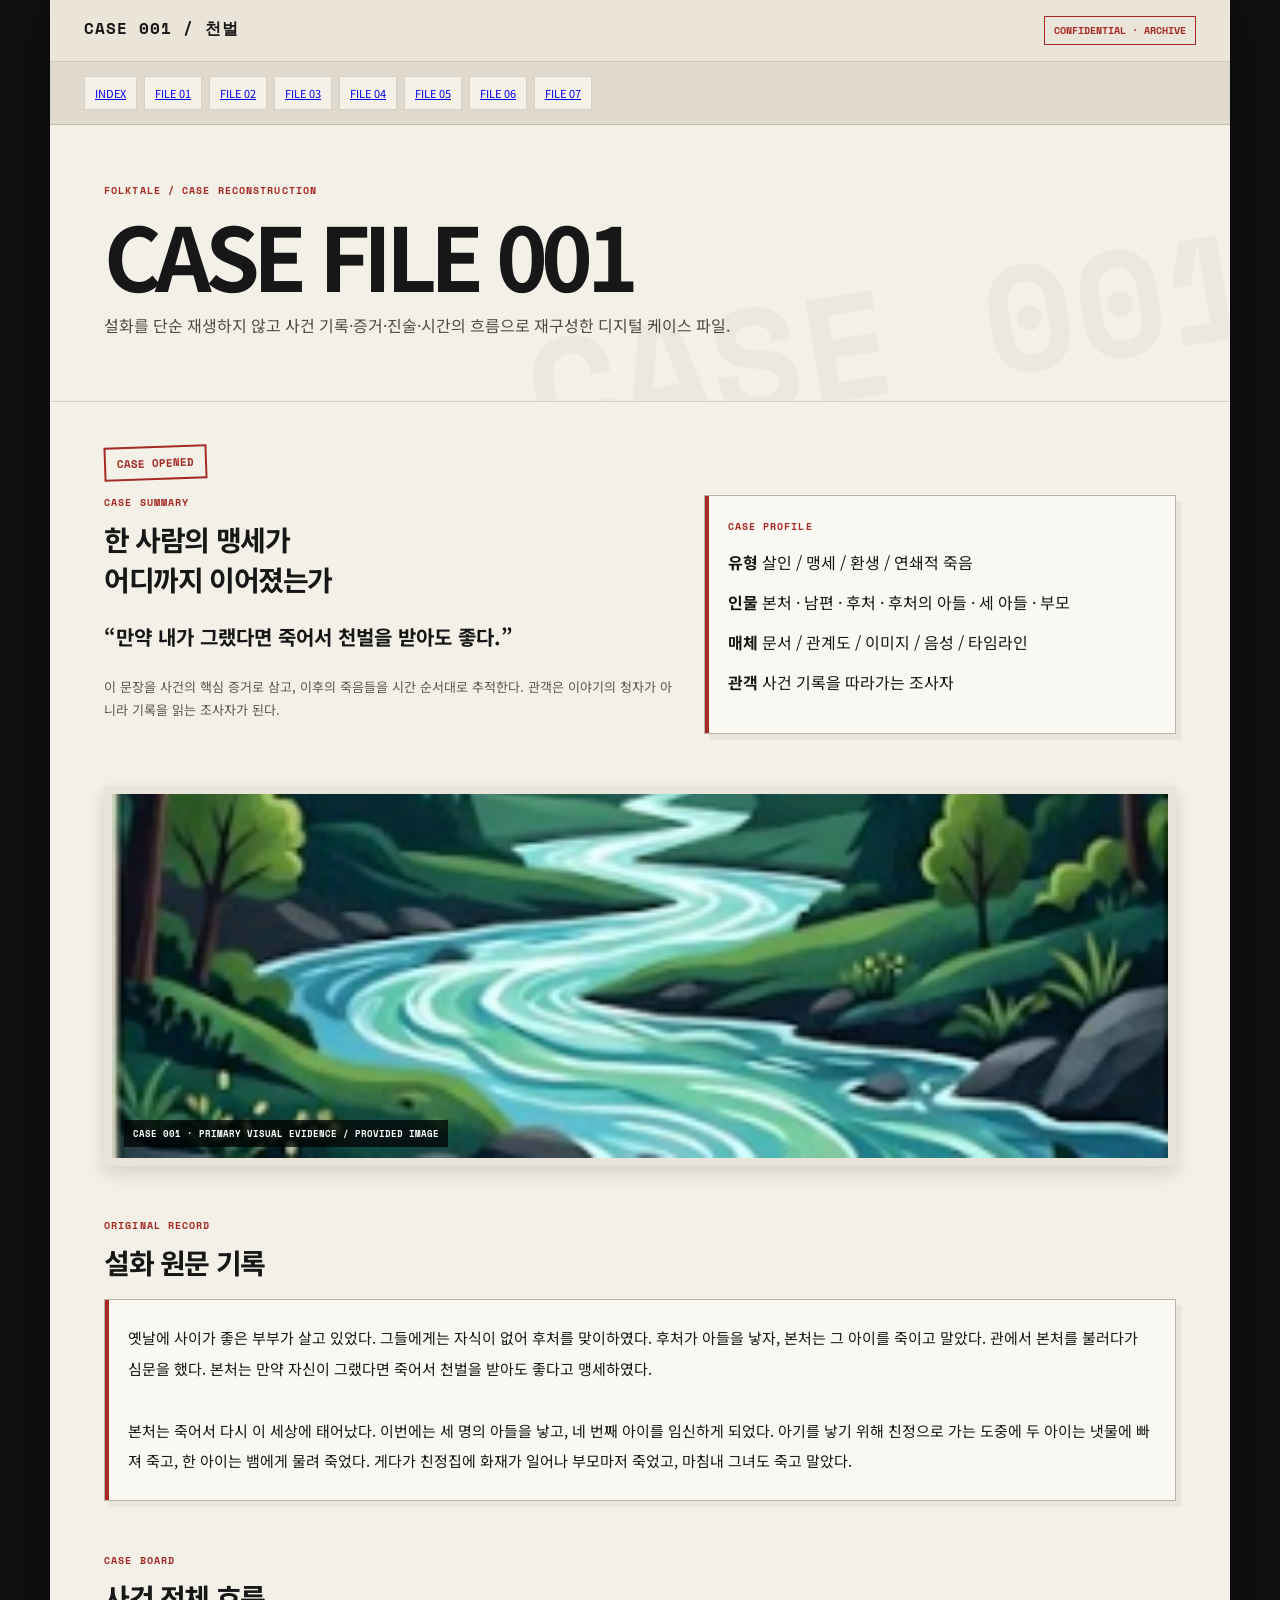
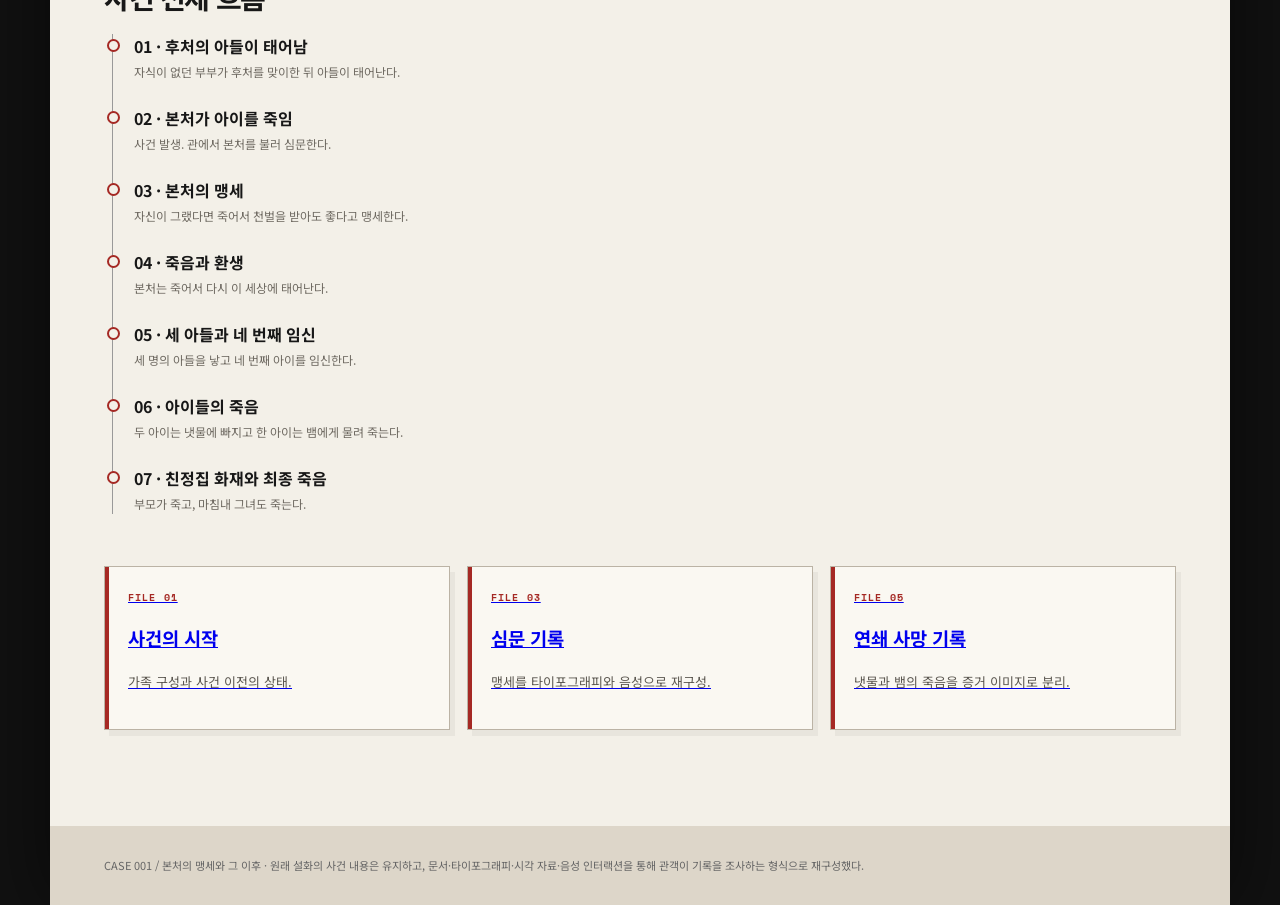
==== index.html @ 93a44c36 "Add files via upload" ====
<!doctype html><html lang="ko"><head><meta charset="utf-8"><meta name="viewport" content="width=device-width,initial-scale=1"><title>CASE 001 — CASE FILE 001</title><style>@import url('https://fonts.googleapis.com/css2?family=Noto+Sans+KR:wght@400;600;700;800&family=Space+Mono:wght@400;700&display=swap');
:root{--ink:#171717;--paper:#f3f0e8;--paper2:#e5dfd2;--red:#a52924;--muted:#6f6a62;--line:#c9c2b5;--dark:#202124}*{box-sizing:border-box}html{scroll-behavior:smooth}body{margin:0;background:#111;color:var(--ink);font-family:'Noto Sans KR',sans-serif}.shell{max-width:1180px;margin:auto;background:var(--paper);min-height:100vh;box-shadow:0 0 70px #0008}.top{padding:16px 34px;background:#ebe5d9;border-bottom:1px solid #0002;display:flex;justify-content:space-between}.mono{font-family:'Space Mono';letter-spacing:.06em}.status{font:700 10px 'Space Mono';color:var(--red);border:1px solid var(--red);padding:6px 9px}.nav{position:sticky;top:0;z-index:10;padding:14px 34px;background:#e0d9cc;border-bottom:1px solid #0002;display:flex;gap:7px;flex-wrap:wrap}.nav a{background:#f5f1e8;border:1px solid #0002;padding:8px 10px;font-size:11px}.nav a:hover{border-color:var(--red);color:var(--red)}.hero{padding:58px 54px 45px;border-bottom:1px solid #0002;position:relative;overflow:hidden}.hero:after{content:'CASE 001';position:absolute;right:-30px;bottom:-45px;font:800 150px 'Space Mono';color:#00000008;transform:rotate(-9deg)}.kicker,.label{font:700 10px 'Space Mono';letter-spacing:.11em;color:var(--red)}.hero h1{font-size:clamp(44px,7vw,88px);line-height:.93;letter-spacing:-.075em;margin:15px 0}.hero p{max-width:720px;color:#504c45;line-height:1.8}.content{padding:44px 54px}.section{margin-bottom:52px}.section h2{font-size:28px;letter-spacing:-.05em;margin:9px 0 17px}.grid2{display:grid;grid-template-columns:1.1fr .9fr;gap:22px}.grid3{display:grid;grid-template-columns:repeat(3,1fr);gap:17px}.paper,.doc{background:#faf8f2;border:1px solid #bbb3a5;padding:23px;box-shadow:5px 6px 0 #0000000c;position:relative}.paper:before{content:'';position:absolute;left:0;top:0;bottom:0;width:4px;background:var(--red)}.doc{background:#eee9dd;padding-left:35px}.doc:before{content:'•••';position:absolute;left:10px;top:12px;line-height:1.6;color:#999}.quote{font-size:20px;font-weight:700;line-height:1.8}.small{font-size:13px;line-height:1.8;color:#5c5851}.stamp{display:inline-block;border:2px solid var(--red);color:var(--red);padding:7px 11px;font:700 11px 'Space Mono';transform:rotate(-2deg);margin-bottom:15px}.full-story{white-space:pre-line;font-size:15px;line-height:2.05}.timeline{padding-left:30px;position:relative}.timeline:before{content:'';position:absolute;left:8px;top:0;bottom:0;width:1px;background:#999}.event{position:relative;margin:0 0 24px}.event:before{content:'';position:absolute;left:-27px;top:5px;width:9px;height:9px;border-radius:50%;border:2px solid var(--red);background:var(--paper)}.event strong{display:block}.event span{font-size:12px;color:var(--muted)}.map{height:350px;background:var(--dark);color:#eee;position:relative;overflow:hidden;padding:22px}.maptitle{font:700 10px 'Space Mono';color:#aaa}.node{position:absolute;background:#eee;color:#111;padding:12px 14px;border-left:4px solid var(--red);font-size:13px;box-shadow:0 5px 15px #0006}.node small{display:block;color:#777;font-size:10px;margin-top:4px}.line{position:absolute;height:1px;background:#aaa;transform-origin:left center}.evidence{height:285px;background:#2c2b29;position:relative;overflow:hidden;border:8px solid #e9e4d9;box-shadow:0 7px 18px #0002}.caption{position:absolute;left:12px;bottom:11px;color:#fff;background:#000b;padding:7px 9px;font:700 9px 'Space Mono'}.house{position:absolute;left:20%;bottom:21%;width:58%;height:48%;background:#b8a98e;clip-path:polygon(50% 0,100% 35%,100% 100%,0 100%,0 35%)}.house:after{content:'';position:absolute;left:42%;bottom:0;width:16%;height:48%;background:#463c34}.window{position:absolute;top:49%;width:13%;height:20%;background:#9db0ad;border:3px solid #5c5047}.window.l{left:23%}.window.r{right:23%}.tree{position:absolute;bottom:17%;width:17px;height:90px;background:#51453b}.tree:before{content:'';position:absolute;width:95px;height:95px;border-radius:50%;background:#425246;left:-39px;top:-58px}.water{position:absolute;inset:auto 0 0;height:40%;background:repeating-linear-gradient(0deg,#516d73 0 7px,#718e92 8px 12px)}.snake{position:absolute;left:17%;bottom:34%;width:65%;height:20px;border-top:7px solid #8c6a3e;border-radius:50%;transform:rotate(-8deg)}.fire{position:absolute;left:24%;bottom:14%;width:52%;height:70%;background:radial-gradient(circle at 50% 67%,#f7c35b 0 16%,#d65b31 17% 40%,#762a25 41% 60%,transparent 61%)}.audio{display:flex;align-items:center;gap:12px;padding:14px;background:#f7f4ec;border:1px solid #bbb3a5}.audio button,.finalbtn{background:#171717;color:white;border:0;padding:11px 14px;font:700 10px 'Space Mono';cursor:pointer}.wave{display:flex;gap:3px;align-items:center}.wave i{width:3px;height:11px;background:var(--red);animation:pulse 1s infinite}.wave i:nth-child(2){height:19px}.wave i:nth-child(3){height:28px}.wave i:nth-child(4){height:15px}.wave i:nth-child(5){height:22px}@keyframes pulse{50%{transform:scaleY(.45)}}.bigtype{font-size:clamp(35px,6vw,72px);font-weight:800;line-height:1.03;letter-spacing:-.08em}.red{color:var(--red)}.footer{padding:30px 54px;background:#ddd6c9;color:#666;font-size:11px;line-height:1.7}.cardlink{display:block}.cardlink:hover{transform:translateY(-3px);transition:.2s}@media(max-width:800px){.grid2,.grid3{grid-template-columns:1fr}.content,.hero{padding-left:23px;padding-right:23px}.top,.nav{padding-left:16px;padding-right:16px}.hero h1{font-size:54px}.map{height:500px}}
<style>.real-photo{padding:0;background:#222;overflow:hidden}.real-photo img{display:block;width:100%;height:100%;object-fit:cover}.real-photo.wide{height:380px}.real-photo.wide img{object-fit:cover}</style></style></head><body><div class="shell"><header class="top"><b class="mono">CASE 001 / 천벌</b><span class="status">CONFIDENTIAL · ARCHIVE</span></header><nav class="nav"><a href="index.html">INDEX</a><a href="record01.html">FILE 01</a><a href="record02.html">FILE 02</a><a href="record03.html">FILE 03</a><a href="record04.html">FILE 04</a><a href="record05.html">FILE 05</a><a href="record06.html">FILE 06</a><a href="record07.html">FILE 07</a></nav><section class="hero"><div class="kicker">FOLKTALE / CASE RECONSTRUCTION</div><h1>CASE FILE 001</h1><p>설화를 단순 재생하지 않고 사건 기록·증거·진술·시간의 흐름으로 재구성한 디지털 케이스 파일.</p></section><main class="content"><section class="section"><div class="stamp">CASE OPENED</div><div class="grid2"><div><div class="label">CASE SUMMARY</div><h2>한 사람의 맹세가<br>어디까지 이어졌는가</h2><p class="quote">“만약 내가 그랬다면 죽어서 천벌을 받아도 좋다.”</p><p class="small">이 문장을 사건의 핵심 증거로 삼고, 이후의 죽음들을 시간 순서대로 추적한다. 관객은 이야기의 청자가 아니라 기록을 읽는 조사자가 된다.</p></div><div class="paper"><div class="label">CASE PROFILE</div><p><b>유형</b> 살인 / 맹세 / 환생 / 연쇄적 죽음</p><p><b>인물</b> 본처 · 남편 · 후처 · 후처의 아들 · 세 아들 · 부모</p><p><b>매체</b> 문서 / 관계도 / 이미지 / 음성 / 타임라인</p><p><b>관객</b> 사건 기록을 따라가는 조사자</p></div></div></section><section class="section"><div class="evidence real-photo wide"><img src="evidence_river.png" alt="사건을 상징하는 냇물 이미지"><div class="caption">CASE 001 · PRIMARY VISUAL EVIDENCE / PROVIDED IMAGE</div></div></section><section class="section"><div class="label">ORIGINAL RECORD</div><h2>설화 원문 기록</h2><div class="paper full-story">옛날에 사이가 좋은 부부가 살고 있었다. 그들에게는 자식이 없어 후처를 맞이하였다. 후처가 아들을 낳자, 본처는 그 아이를 죽이고 말았다. 관에서 본처를 불러다가 심문을 했다. 본처는 만약 자신이 그랬다면 죽어서 천벌을 받아도 좋다고 맹세하였다.

본처는 죽어서 다시 이 세상에 태어났다. 이번에는 세 명의 아들을 낳고, 네 번째 아이를 임신하게 되었다. 아기를 낳기 위해 친정으로 가는 도중에 두 아이는 냇물에 빠져 죽고, 한 아이는 뱀에게 물려 죽었다. 게다가 친정집에 화재가 일어나 부모마저 죽었고, 마침내 그녀도 죽고 말았다.</div></section><section class="section"><div class="label">CASE BOARD</div><h2>사건 전체 흐름</h2><div class="timeline"><div class="event"><strong>01 · 후처의 아들이 태어남</strong><span>자식이 없던 부부가 후처를 맞이한 뒤 아들이 태어난다.</span></div><div class="event"><strong>02 · 본처가 아이를 죽임</strong><span>사건 발생. 관에서 본처를 불러 심문한다.</span></div><div class="event"><strong>03 · 본처의 맹세</strong><span>자신이 그랬다면 죽어서 천벌을 받아도 좋다고 맹세한다.</span></div><div class="event"><strong>04 · 죽음과 환생</strong><span>본처는 죽어서 다시 이 세상에 태어난다.</span></div><div class="event"><strong>05 · 세 아들과 네 번째 임신</strong><span>세 명의 아들을 낳고 네 번째 아이를 임신한다.</span></div><div class="event"><strong>06 · 아이들의 죽음</strong><span>두 아이는 냇물에 빠지고 한 아이는 뱀에게 물려 죽는다.</span></div><div class="event"><strong>07 · 친정집 화재와 최종 죽음</strong><span>부모가 죽고, 마침내 그녀도 죽는다.</span></div></div></section><section class="section"><div class="grid3"><a class="paper cardlink" href="record01.html"><div class="label">FILE 01</div><h3>사건의 시작</h3><p class="small">가족 구성과 사건 이전의 상태.</p></a><a class="paper cardlink" href="record03.html"><div class="label">FILE 03</div><h3>심문 기록</h3><p class="small">맹세를 타이포그래피와 음성으로 재구성.</p></a><a class="paper cardlink" href="record05.html"><div class="label">FILE 05</div><h3>연쇄 사망 기록</h3><p class="small">냇물과 뱀의 죽음을 증거 이미지로 분리.</p></a></div></section></main><footer class="footer">CASE 001 / 본처의 맹세와 그 이후 · 원래 설화의 사건 내용은 유지하고, 문서·타이포그래피·시각 자료·음성 인터랙션을 통해 관객이 기록을 조사하는 형식으로 재구성했다.</footer></div><script>function speak(t){if(!('speechSynthesis' in window)){alert('이 브라우저에서는 음성 기능을 지원하지 않습니다.');return}speechSynthesis.cancel();let u=new SpeechSynthesisUtterance(t);u.lang='ko-KR';u.rate=.9;u.pitch=.95;speechSynthesis.speak(u)}</script></body></html>
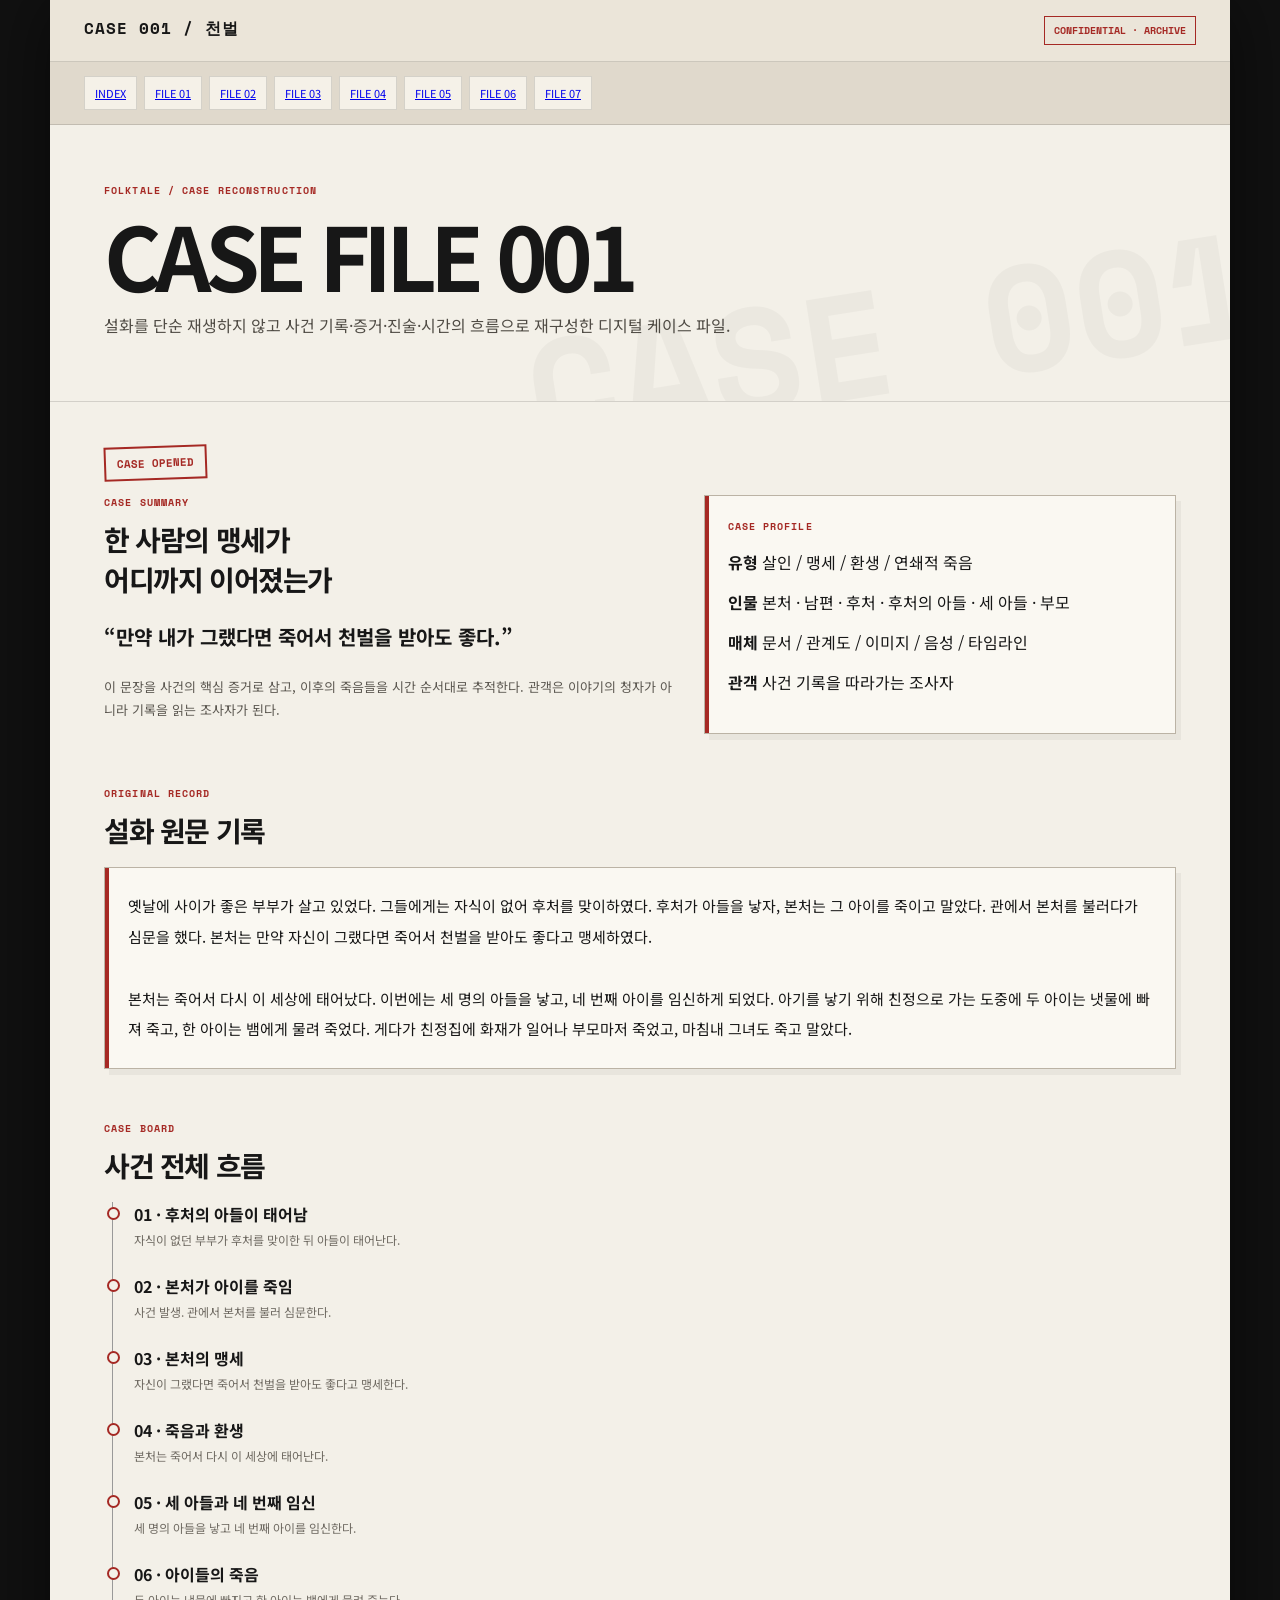
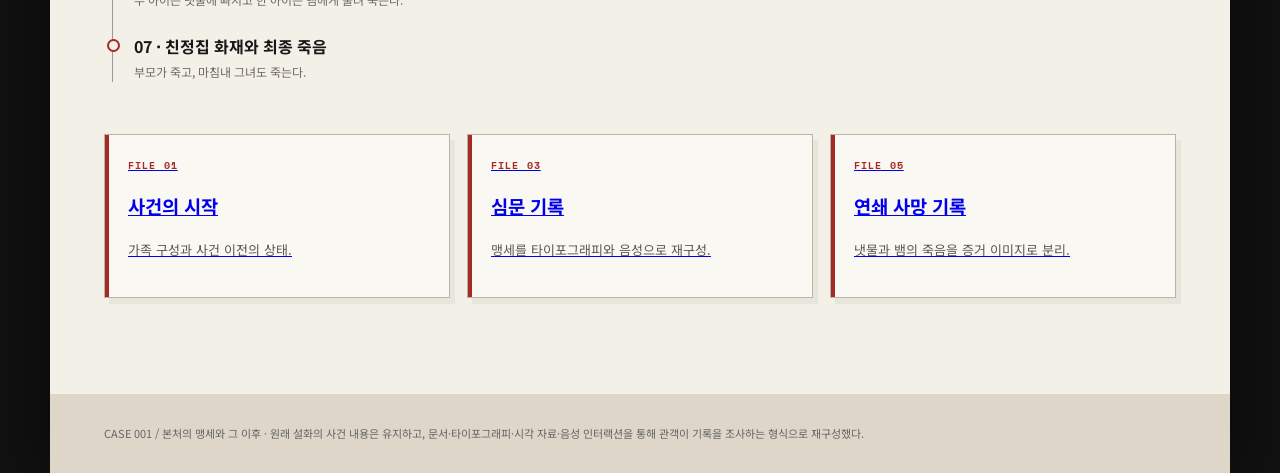
==== commit f4390649: "Add files via upload" ====
--- a/index.html
+++ b/index.html
@@ -1,5 +1,5 @@
 <!doctype html><html lang="ko"><head><meta charset="utf-8"><meta name="viewport" content="width=device-width,initial-scale=1"><title>CASE 001 — CASE FILE 001</title><style>@import url('https://fonts.googleapis.com/css2?family=Noto+Sans+KR:wght@400;600;700;800&family=Space+Mono:wght@400;700&display=swap');
-:root{--ink:#171717;--paper:#f3f0e8;--paper2:#e5dfd2;--red:#a52924;--muted:#6f6a62;--line:#c9c2b5;--dark:#202124}*{box-sizing:border-box}html{scroll-behavior:smooth}body{margin:0;background:#111;color:var(--ink);font-family:'Noto Sans KR',sans-serif}.shell{max-width:1180px;margin:auto;background:var(--paper);min-height:100vh;box-shadow:0 0 70px #0008}.top{padding:16px 34px;background:#ebe5d9;border-bottom:1px solid #0002;display:flex;justify-content:space-between}.mono{font-family:'Space Mono';letter-spacing:.06em}.status{font:700 10px 'Space Mono';color:var(--red);border:1px solid var(--red);padding:6px 9px}.nav{position:sticky;top:0;z-index:10;padding:14px 34px;background:#e0d9cc;border-bottom:1px solid #0002;display:flex;gap:7px;flex-wrap:wrap}.nav a{background:#f5f1e8;border:1px solid #0002;padding:8px 10px;font-size:11px}.nav a:hover{border-color:var(--red);color:var(--red)}.hero{padding:58px 54px 45px;border-bottom:1px solid #0002;position:relative;overflow:hidden}.hero:after{content:'CASE 001';position:absolute;right:-30px;bottom:-45px;font:800 150px 'Space Mono';color:#00000008;transform:rotate(-9deg)}.kicker,.label{font:700 10px 'Space Mono';letter-spacing:.11em;color:var(--red)}.hero h1{font-size:clamp(44px,7vw,88px);line-height:.93;letter-spacing:-.075em;margin:15px 0}.hero p{max-width:720px;color:#504c45;line-height:1.8}.content{padding:44px 54px}.section{margin-bottom:52px}.section h2{font-size:28px;letter-spacing:-.05em;margin:9px 0 17px}.grid2{display:grid;grid-template-columns:1.1fr .9fr;gap:22px}.grid3{display:grid;grid-template-columns:repeat(3,1fr);gap:17px}.paper,.doc{background:#faf8f2;border:1px solid #bbb3a5;padding:23px;box-shadow:5px 6px 0 #0000000c;position:relative}.paper:before{content:'';position:absolute;left:0;top:0;bottom:0;width:4px;background:var(--red)}.doc{background:#eee9dd;padding-left:35px}.doc:before{content:'•••';position:absolute;left:10px;top:12px;line-height:1.6;color:#999}.quote{font-size:20px;font-weight:700;line-height:1.8}.small{font-size:13px;line-height:1.8;color:#5c5851}.stamp{display:inline-block;border:2px solid var(--red);color:var(--red);padding:7px 11px;font:700 11px 'Space Mono';transform:rotate(-2deg);margin-bottom:15px}.full-story{white-space:pre-line;font-size:15px;line-height:2.05}.timeline{padding-left:30px;position:relative}.timeline:before{content:'';position:absolute;left:8px;top:0;bottom:0;width:1px;background:#999}.event{position:relative;margin:0 0 24px}.event:before{content:'';position:absolute;left:-27px;top:5px;width:9px;height:9px;border-radius:50%;border:2px solid var(--red);background:var(--paper)}.event strong{display:block}.event span{font-size:12px;color:var(--muted)}.map{height:350px;background:var(--dark);color:#eee;position:relative;overflow:hidden;padding:22px}.maptitle{font:700 10px 'Space Mono';color:#aaa}.node{position:absolute;background:#eee;color:#111;padding:12px 14px;border-left:4px solid var(--red);font-size:13px;box-shadow:0 5px 15px #0006}.node small{display:block;color:#777;font-size:10px;margin-top:4px}.line{position:absolute;height:1px;background:#aaa;transform-origin:left center}.evidence{height:285px;background:#2c2b29;position:relative;overflow:hidden;border:8px solid #e9e4d9;box-shadow:0 7px 18px #0002}.caption{position:absolute;left:12px;bottom:11px;color:#fff;background:#000b;padding:7px 9px;font:700 9px 'Space Mono'}.house{position:absolute;left:20%;bottom:21%;width:58%;height:48%;background:#b8a98e;clip-path:polygon(50% 0,100% 35%,100% 100%,0 100%,0 35%)}.house:after{content:'';position:absolute;left:42%;bottom:0;width:16%;height:48%;background:#463c34}.window{position:absolute;top:49%;width:13%;height:20%;background:#9db0ad;border:3px solid #5c5047}.window.l{left:23%}.window.r{right:23%}.tree{position:absolute;bottom:17%;width:17px;height:90px;background:#51453b}.tree:before{content:'';position:absolute;width:95px;height:95px;border-radius:50%;background:#425246;left:-39px;top:-58px}.water{position:absolute;inset:auto 0 0;height:40%;background:repeating-linear-gradient(0deg,#516d73 0 7px,#718e92 8px 12px)}.snake{position:absolute;left:17%;bottom:34%;width:65%;height:20px;border-top:7px solid #8c6a3e;border-radius:50%;transform:rotate(-8deg)}.fire{position:absolute;left:24%;bottom:14%;width:52%;height:70%;background:radial-gradient(circle at 50% 67%,#f7c35b 0 16%,#d65b31 17% 40%,#762a25 41% 60%,transparent 61%)}.audio{display:flex;align-items:center;gap:12px;padding:14px;background:#f7f4ec;border:1px solid #bbb3a5}.audio button,.finalbtn{background:#171717;color:white;border:0;padding:11px 14px;font:700 10px 'Space Mono';cursor:pointer}.wave{display:flex;gap:3px;align-items:center}.wave i{width:3px;height:11px;background:var(--red);animation:pulse 1s infinite}.wave i:nth-child(2){height:19px}.wave i:nth-child(3){height:28px}.wave i:nth-child(4){height:15px}.wave i:nth-child(5){height:22px}@keyframes pulse{50%{transform:scaleY(.45)}}.bigtype{font-size:clamp(35px,6vw,72px);font-weight:800;line-height:1.03;letter-spacing:-.08em}.red{color:var(--red)}.footer{padding:30px 54px;background:#ddd6c9;color:#666;font-size:11px;line-height:1.7}.cardlink{display:block}.cardlink:hover{transform:translateY(-3px);transition:.2s}@media(max-width:800px){.grid2,.grid3{grid-template-columns:1fr}.content,.hero{padding-left:23px;padding-right:23px}.top,.nav{padding-left:16px;padding-right:16px}.hero h1{font-size:54px}.map{height:500px}}
-<style>.real-photo{padding:0;background:#222;overflow:hidden}.real-photo img{display:block;width:100%;height:100%;object-fit:cover}.real-photo.wide{height:380px}.real-photo.wide img{object-fit:cover}</style></style></head><body><div class="shell"><header class="top"><b class="mono">CASE 001 / 천벌</b><span class="status">CONFIDENTIAL · ARCHIVE</span></header><nav class="nav"><a href="index.html">INDEX</a><a href="record01.html">FILE 01</a><a href="record02.html">FILE 02</a><a href="record03.html">FILE 03</a><a href="record04.html">FILE 04</a><a href="record05.html">FILE 05</a><a href="record06.html">FILE 06</a><a href="record07.html">FILE 07</a></nav><section class="hero"><div class="kicker">FOLKTALE / CASE RECONSTRUCTION</div><h1>CASE FILE 001</h1><p>설화를 단순 재생하지 않고 사건 기록·증거·진술·시간의 흐름으로 재구성한 디지털 케이스 파일.</p></section><main class="content"><section class="section"><div class="stamp">CASE OPENED</div><div class="grid2"><div><div class="label">CASE SUMMARY</div><h2>한 사람의 맹세가<br>어디까지 이어졌는가</h2><p class="quote">“만약 내가 그랬다면 죽어서 천벌을 받아도 좋다.”</p><p class="small">이 문장을 사건의 핵심 증거로 삼고, 이후의 죽음들을 시간 순서대로 추적한다. 관객은 이야기의 청자가 아니라 기록을 읽는 조사자가 된다.</p></div><div class="paper"><div class="label">CASE PROFILE</div><p><b>유형</b> 살인 / 맹세 / 환생 / 연쇄적 죽음</p><p><b>인물</b> 본처 · 남편 · 후처 · 후처의 아들 · 세 아들 · 부모</p><p><b>매체</b> 문서 / 관계도 / 이미지 / 음성 / 타임라인</p><p><b>관객</b> 사건 기록을 따라가는 조사자</p></div></div></section><section class="section"><div class="evidence real-photo wide"><img src="evidence_river.png" alt="사건을 상징하는 냇물 이미지"><div class="caption">CASE 001 · PRIMARY VISUAL EVIDENCE / PROVIDED IMAGE</div></div></section><section class="section"><div class="label">ORIGINAL RECORD</div><h2>설화 원문 기록</h2><div class="paper full-story">옛날에 사이가 좋은 부부가 살고 있었다. 그들에게는 자식이 없어 후처를 맞이하였다. 후처가 아들을 낳자, 본처는 그 아이를 죽이고 말았다. 관에서 본처를 불러다가 심문을 했다. 본처는 만약 자신이 그랬다면 죽어서 천벌을 받아도 좋다고 맹세하였다.
+:root{--ink:#171717;--paper:#f3f0e8;--paper2:#e5dfd2;--red:#a52924;--muted:#6f6a62;--line:#c9c2b5;--dark:#202124}*{box-sizing:border-box}html{scroll-behavior:smooth}body{margin:0;background:#111;color:var(--ink);font-family:'Noto Sans KR',sans-serif}.shell{max-width:1180px;margin:auto;background:var(--paper);min-height:100vh;box-shadow:0 0 70px #0008}.top{padding:16px 34px;background:#ebe5d9;border-bottom:1px solid #0002;display:flex;justify-content:space-between}.mono{font-family:'Space Mono';letter-spacing:.06em}.status{font:700 10px 'Space Mono';color:var(--red);border:1px solid var(--red);padding:6px 9px}.nav{position:sticky;top:0;z-index:10;padding:14px 34px;background:#e0d9cc;border-bottom:1px solid #0002;display:flex;gap:7px;flex-wrap:wrap}.nav a{background:#f5f1e8;border:1px solid #0002;padding:8px 10px;font-size:11px}.nav a:hover{border-color:var(--red);color:var(--red)}.hero{padding:58px 54px 45px;border-bottom:1px solid #0002;position:relative;overflow:hidden}.hero:after{content:'CASE 001';position:absolute;right:-30px;bottom:-45px;font:800 150px 'Space Mono';color:#00000008;transform:rotate(-9deg)}.kicker,.label{font:700 10px 'Space Mono';letter-spacing:.11em;color:var(--red)}.hero h1{font-size:clamp(44px,7vw,88px);line-height:.93;letter-spacing:-.075em;margin:15px 0}.hero p{max-width:720px;color:#504c45;line-height:1.8}.content{padding:44px 54px}.section{margin-bottom:52px}.section h2{font-size:28px;letter-spacing:-.05em;margin:9px 0 17px}.grid2{display:grid;grid-template-columns:1.1fr .9fr;gap:22px}.grid3{display:grid;grid-template-columns:repeat(3,1fr);gap:17px}.paper,.doc{background:#faf8f2;border:1px solid #bbb3a5;padding:23px;box-shadow:5px 6px 0 #0000000c;position:relative}.paper:before{content:'';position:absolute;left:0;top:0;bottom:0;width:4px;background:var(--red)}.doc{background:#eee9dd;padding-left:35px}.doc:before{content:'•••';position:absolute;left:10px;top:12px;line-height:1.6;color:#999}.quote{font-size:20px;font-weight:700;line-height:1.8}.small{font-size:13px;line-height:1.8;color:#5c5851}.stamp{display:inline-block;border:2px solid var(--red);color:var(--red);padding:7px 11px;font:700 11px 'Space Mono';transform:rotate(-2deg);margin-bottom:15px}.full-story{white-space:pre-line;font-size:15px;line-height:2.05}.timeline{padding-left:30px;position:relative}.timeline:before{content:'';position:absolute;left:8px;top:0;bottom:0;width:1px;background:#999}.event{position:relative;margin:0 0 24px}.event:before{content:'';position:absolute;left:-27px;top:5px;width:9px;height:9px;border-radius:50%;border:2px solid var(--red);background:var(--paper)}.event strong{display:block}.event span{font-size:12px;color:var(--muted)}.map{height:350px;background:var(--dark);color:#eee;position:relative;overflow:hidden;padding:22px}.maptitle{font:700 10px 'Space Mono';color:#aaa}.node{position:absolute;background:#eee;color:#111;padding:12px 14px;border-left:4px solid var(--red);font-size:13px;box-shadow:0 5px 15px #0006}.node small{display:block;color:#777;font-size:10px;margin-top:4px}.line{position:absolute;height:1px;background:#aaa;transform-origin:left center}.evidence{height:285px;background:#2c2b29;position:relative;overflow:hidden;border:8px solid #e9e4d9;box-shadow:0 7px 18px #0002}.caption{position:absolute;left:12px;bottom:11px;color:#fff;background:#000b;padding:7px 9px;font:700 9px 'Space Mono'}.house{position:absolute;left:20%;bottom:21%;width:58%;height:48%;background:#b8a98e;clip-path:polygon(50% 0,100% 35%,100% 100%,0 100%,0 35%)}.house:after{content:'';position:absolute;left:42%;bottom:0;width:16%;height:48%;background:#463c34}.window{position:absolute;top:49%;width:13%;height:20%;background:#9db0ad;border:3px solid #5c5047}.window.l{left:23%}.window.r{right:23%}.tree{position:absolute;bottom:17%;width:17px;height:90px;background:#51453b}.tree:before{content:'';position:absolute;width:95px;height:95px;border-radius:50%;background:#425246;left:-39px;top:-58px}.audio{display:flex;align-items:center;gap:12px;padding:14px;background:#f7f4ec;border:1px solid #bbb3a5}.audio button,.finalbtn{background:#171717;color:white;border:0;padding:11px 14px;font:700 10px 'Space Mono';cursor:pointer}.wave{display:flex;gap:3px;align-items:center}.wave i{width:3px;height:11px;background:var(--red);animation:pulse 1s infinite}.wave i:nth-child(2){height:19px}.wave i:nth-child(3){height:28px}.wave i:nth-child(4){height:15px}.wave i:nth-child(5){height:22px}@keyframes pulse{50%{transform:scaleY(.45)}}.bigtype{font-size:clamp(35px,6vw,72px);font-weight:800;line-height:1.03;letter-spacing:-.08em}.red{color:var(--red)}.footer{padding:30px 54px;background:#ddd6c9;color:#666;font-size:11px;line-height:1.7}.cardlink{display:block}.cardlink:hover{transform:translateY(-3px);transition:.2s}@media(max-width:800px){.grid2,.grid3{grid-template-columns:1fr}.content,.hero{padding-left:23px;padding-right:23px}.top,.nav{padding-left:16px;padding-right:16px}.hero h1{font-size:54px}.map{height:500px}}
+<style>.real-photo{padding:0;background:#222;overflow:hidden}.real-photo img{display:block;width:100%;height:100%;object-fit:cover}.real-photo.wide{height:380px}.real-photo.wide img{object-fit:cover}</style></style></head><body><div class="shell"><header class="top"><b class="mono">CASE 001 / 천벌</b><span class="status">CONFIDENTIAL · ARCHIVE</span></header><nav class="nav"><a href="index.html">INDEX</a><a href="record01.html">FILE 01</a><a href="record02.html">FILE 02</a><a href="record03.html">FILE 03</a><a href="record04.html">FILE 04</a><a href="record05.html">FILE 05</a><a href="record06.html">FILE 06</a><a href="record07.html">FILE 07</a></nav><section class="hero"><div class="kicker">FOLKTALE / CASE RECONSTRUCTION</div><h1>CASE FILE 001</h1><p>설화를 단순 재생하지 않고 사건 기록·증거·진술·시간의 흐름으로 재구성한 디지털 케이스 파일.</p></section><main class="content"><section class="section"><div class="stamp">CASE OPENED</div><div class="grid2"><div><div class="label">CASE SUMMARY</div><h2>한 사람의 맹세가<br>어디까지 이어졌는가</h2><p class="quote">“만약 내가 그랬다면 죽어서 천벌을 받아도 좋다.”</p><p class="small">이 문장을 사건의 핵심 증거로 삼고, 이후의 죽음들을 시간 순서대로 추적한다. 관객은 이야기의 청자가 아니라 기록을 읽는 조사자가 된다.</p></div><div class="paper"><div class="label">CASE PROFILE</div><p><b>유형</b> 살인 / 맹세 / 환생 / 연쇄적 죽음</p><p><b>인물</b> 본처 · 남편 · 후처 · 후처의 아들 · 세 아들 · 부모</p><p><b>매체</b> 문서 / 관계도 / 이미지 / 음성 / 타임라인</p><p><b>관객</b> 사건 기록을 따라가는 조사자</p></div></div></section><section class="section"><div class="label">ORIGINAL RECORD</div><h2>설화 원문 기록</h2><div class="paper full-story">옛날에 사이가 좋은 부부가 살고 있었다. 그들에게는 자식이 없어 후처를 맞이하였다. 후처가 아들을 낳자, 본처는 그 아이를 죽이고 말았다. 관에서 본처를 불러다가 심문을 했다. 본처는 만약 자신이 그랬다면 죽어서 천벌을 받아도 좋다고 맹세하였다.
 
 본처는 죽어서 다시 이 세상에 태어났다. 이번에는 세 명의 아들을 낳고, 네 번째 아이를 임신하게 되었다. 아기를 낳기 위해 친정으로 가는 도중에 두 아이는 냇물에 빠져 죽고, 한 아이는 뱀에게 물려 죽었다. 게다가 친정집에 화재가 일어나 부모마저 죽었고, 마침내 그녀도 죽고 말았다.</div></section><section class="section"><div class="label">CASE BOARD</div><h2>사건 전체 흐름</h2><div class="timeline"><div class="event"><strong>01 · 후처의 아들이 태어남</strong><span>자식이 없던 부부가 후처를 맞이한 뒤 아들이 태어난다.</span></div><div class="event"><strong>02 · 본처가 아이를 죽임</strong><span>사건 발생. 관에서 본처를 불러 심문한다.</span></div><div class="event"><strong>03 · 본처의 맹세</strong><span>자신이 그랬다면 죽어서 천벌을 받아도 좋다고 맹세한다.</span></div><div class="event"><strong>04 · 죽음과 환생</strong><span>본처는 죽어서 다시 이 세상에 태어난다.</span></div><div class="event"><strong>05 · 세 아들과 네 번째 임신</strong><span>세 명의 아들을 낳고 네 번째 아이를 임신한다.</span></div><div class="event"><strong>06 · 아이들의 죽음</strong><span>두 아이는 냇물에 빠지고 한 아이는 뱀에게 물려 죽는다.</span></div><div class="event"><strong>07 · 친정집 화재와 최종 죽음</strong><span>부모가 죽고, 마침내 그녀도 죽는다.</span></div></div></section><section class="section"><div class="grid3"><a class="paper cardlink" href="record01.html"><div class="label">FILE 01</div><h3>사건의 시작</h3><p class="small">가족 구성과 사건 이전의 상태.</p></a><a class="paper cardlink" href="record03.html"><div class="label">FILE 03</div><h3>심문 기록</h3><p class="small">맹세를 타이포그래피와 음성으로 재구성.</p></a><a class="paper cardlink" href="record05.html"><div class="label">FILE 05</div><h3>연쇄 사망 기록</h3><p class="small">냇물과 뱀의 죽음을 증거 이미지로 분리.</p></a></div></section></main><footer class="footer">CASE 001 / 본처의 맹세와 그 이후 · 원래 설화의 사건 내용은 유지하고, 문서·타이포그래피·시각 자료·음성 인터랙션을 통해 관객이 기록을 조사하는 형식으로 재구성했다.</footer></div><script>function speak(t){if(!('speechSynthesis' in window)){alert('이 브라우저에서는 음성 기능을 지원하지 않습니다.');return}speechSynthesis.cancel();let u=new SpeechSynthesisUtterance(t);u.lang='ko-KR';u.rate=.9;u.pitch=.95;speechSynthesis.speak(u)}</script></body></html>
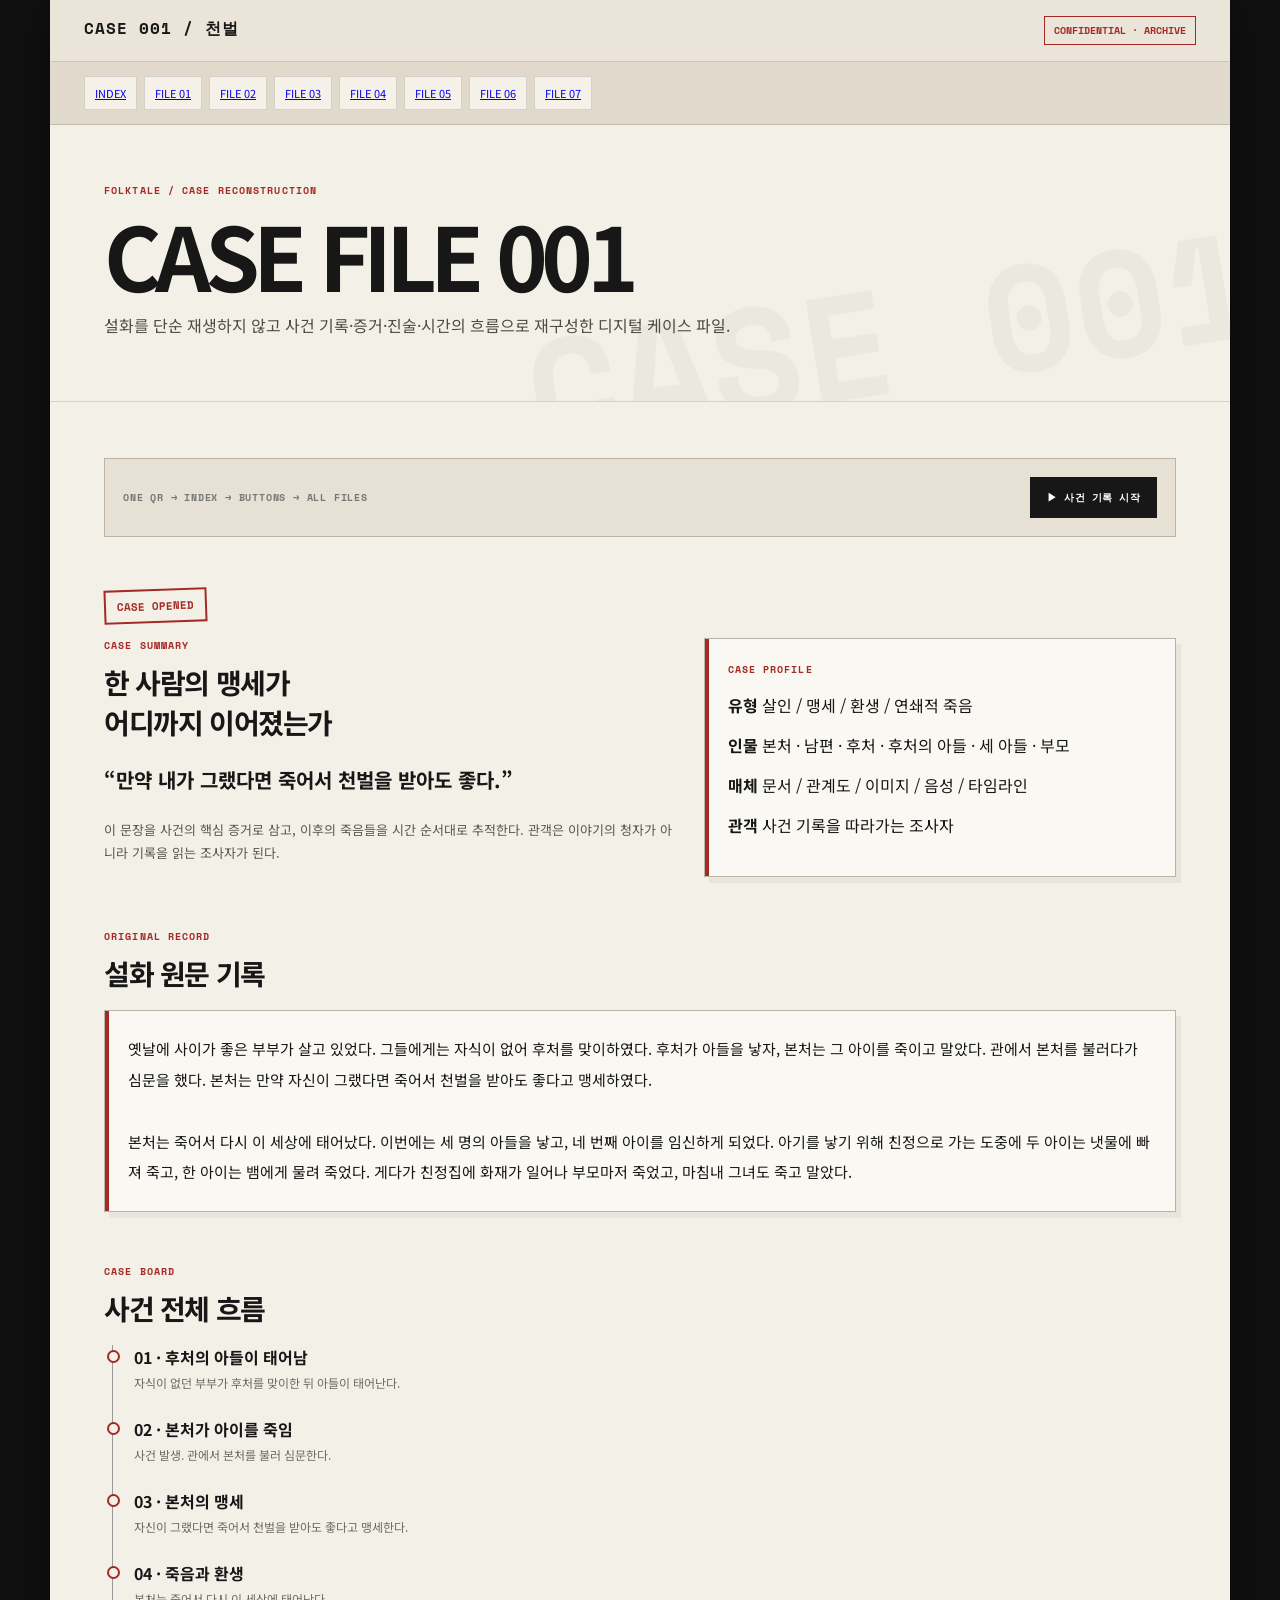
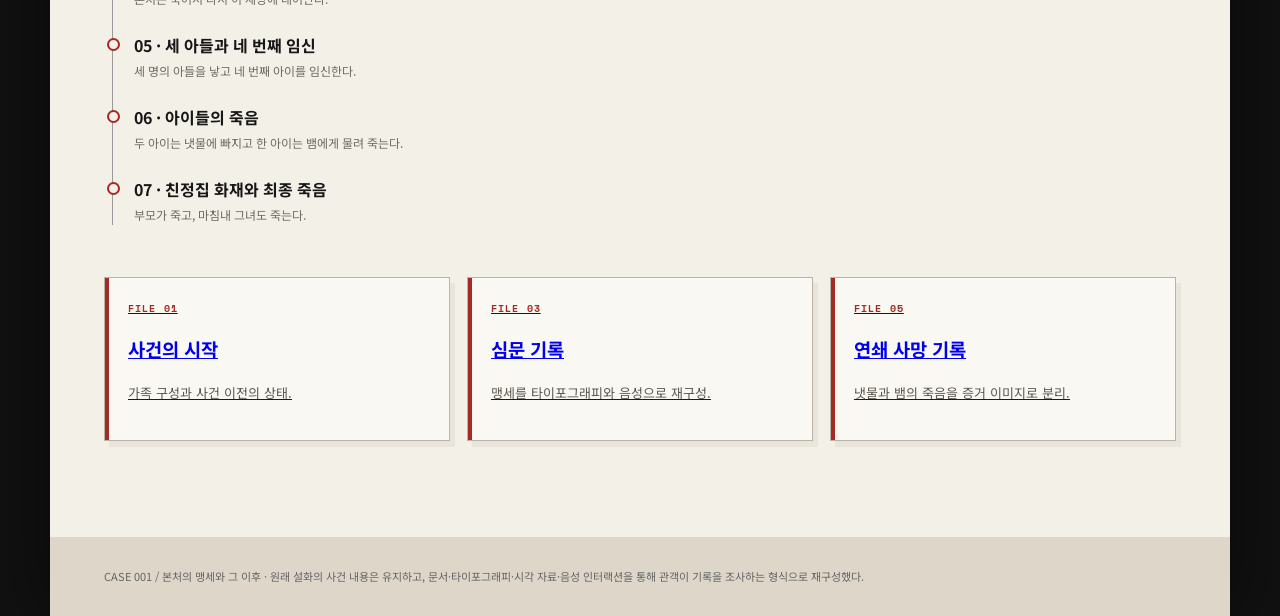
==== commit 4be9cc5a: "Add files via upload" ====
--- a/index.html
+++ b/index.html
@@ -1,5 +1,36 @@
 <!doctype html><html lang="ko"><head><meta charset="utf-8"><meta name="viewport" content="width=device-width,initial-scale=1"><title>CASE 001 — CASE FILE 001</title><style>@import url('https://fonts.googleapis.com/css2?family=Noto+Sans+KR:wght@400;600;700;800&family=Space+Mono:wght@400;700&display=swap');
 :root{--ink:#171717;--paper:#f3f0e8;--paper2:#e5dfd2;--red:#a52924;--muted:#6f6a62;--line:#c9c2b5;--dark:#202124}*{box-sizing:border-box}html{scroll-behavior:smooth}body{margin:0;background:#111;color:var(--ink);font-family:'Noto Sans KR',sans-serif}.shell{max-width:1180px;margin:auto;background:var(--paper);min-height:100vh;box-shadow:0 0 70px #0008}.top{padding:16px 34px;background:#ebe5d9;border-bottom:1px solid #0002;display:flex;justify-content:space-between}.mono{font-family:'Space Mono';letter-spacing:.06em}.status{font:700 10px 'Space Mono';color:var(--red);border:1px solid var(--red);padding:6px 9px}.nav{position:sticky;top:0;z-index:10;padding:14px 34px;background:#e0d9cc;border-bottom:1px solid #0002;display:flex;gap:7px;flex-wrap:wrap}.nav a{background:#f5f1e8;border:1px solid #0002;padding:8px 10px;font-size:11px}.nav a:hover{border-color:var(--red);color:var(--red)}.hero{padding:58px 54px 45px;border-bottom:1px solid #0002;position:relative;overflow:hidden}.hero:after{content:'CASE 001';position:absolute;right:-30px;bottom:-45px;font:800 150px 'Space Mono';color:#00000008;transform:rotate(-9deg)}.kicker,.label{font:700 10px 'Space Mono';letter-spacing:.11em;color:var(--red)}.hero h1{font-size:clamp(44px,7vw,88px);line-height:.93;letter-spacing:-.075em;margin:15px 0}.hero p{max-width:720px;color:#504c45;line-height:1.8}.content{padding:44px 54px}.section{margin-bottom:52px}.section h2{font-size:28px;letter-spacing:-.05em;margin:9px 0 17px}.grid2{display:grid;grid-template-columns:1.1fr .9fr;gap:22px}.grid3{display:grid;grid-template-columns:repeat(3,1fr);gap:17px}.paper,.doc{background:#faf8f2;border:1px solid #bbb3a5;padding:23px;box-shadow:5px 6px 0 #0000000c;position:relative}.paper:before{content:'';position:absolute;left:0;top:0;bottom:0;width:4px;background:var(--red)}.doc{background:#eee9dd;padding-left:35px}.doc:before{content:'•••';position:absolute;left:10px;top:12px;line-height:1.6;color:#999}.quote{font-size:20px;font-weight:700;line-height:1.8}.small{font-size:13px;line-height:1.8;color:#5c5851}.stamp{display:inline-block;border:2px solid var(--red);color:var(--red);padding:7px 11px;font:700 11px 'Space Mono';transform:rotate(-2deg);margin-bottom:15px}.full-story{white-space:pre-line;font-size:15px;line-height:2.05}.timeline{padding-left:30px;position:relative}.timeline:before{content:'';position:absolute;left:8px;top:0;bottom:0;width:1px;background:#999}.event{position:relative;margin:0 0 24px}.event:before{content:'';position:absolute;left:-27px;top:5px;width:9px;height:9px;border-radius:50%;border:2px solid var(--red);background:var(--paper)}.event strong{display:block}.event span{font-size:12px;color:var(--muted)}.map{height:350px;background:var(--dark);color:#eee;position:relative;overflow:hidden;padding:22px}.maptitle{font:700 10px 'Space Mono';color:#aaa}.node{position:absolute;background:#eee;color:#111;padding:12px 14px;border-left:4px solid var(--red);font-size:13px;box-shadow:0 5px 15px #0006}.node small{display:block;color:#777;font-size:10px;margin-top:4px}.line{position:absolute;height:1px;background:#aaa;transform-origin:left center}.evidence{height:285px;background:#2c2b29;position:relative;overflow:hidden;border:8px solid #e9e4d9;box-shadow:0 7px 18px #0002}.caption{position:absolute;left:12px;bottom:11px;color:#fff;background:#000b;padding:7px 9px;font:700 9px 'Space Mono'}.house{position:absolute;left:20%;bottom:21%;width:58%;height:48%;background:#b8a98e;clip-path:polygon(50% 0,100% 35%,100% 100%,0 100%,0 35%)}.house:after{content:'';position:absolute;left:42%;bottom:0;width:16%;height:48%;background:#463c34}.window{position:absolute;top:49%;width:13%;height:20%;background:#9db0ad;border:3px solid #5c5047}.window.l{left:23%}.window.r{right:23%}.tree{position:absolute;bottom:17%;width:17px;height:90px;background:#51453b}.tree:before{content:'';position:absolute;width:95px;height:95px;border-radius:50%;background:#425246;left:-39px;top:-58px}.audio{display:flex;align-items:center;gap:12px;padding:14px;background:#f7f4ec;border:1px solid #bbb3a5}.audio button,.finalbtn{background:#171717;color:white;border:0;padding:11px 14px;font:700 10px 'Space Mono';cursor:pointer}.wave{display:flex;gap:3px;align-items:center}.wave i{width:3px;height:11px;background:var(--red);animation:pulse 1s infinite}.wave i:nth-child(2){height:19px}.wave i:nth-child(3){height:28px}.wave i:nth-child(4){height:15px}.wave i:nth-child(5){height:22px}@keyframes pulse{50%{transform:scaleY(.45)}}.bigtype{font-size:clamp(35px,6vw,72px);font-weight:800;line-height:1.03;letter-spacing:-.08em}.red{color:var(--red)}.footer{padding:30px 54px;background:#ddd6c9;color:#666;font-size:11px;line-height:1.7}.cardlink{display:block}.cardlink:hover{transform:translateY(-3px);transition:.2s}@media(max-width:800px){.grid2,.grid3{grid-template-columns:1fr}.content,.hero{padding-left:23px;padding-right:23px}.top,.nav{padding-left:16px;padding-right:16px}.hero h1{font-size:54px}.map{height:500px}}
-<style>.real-photo{padding:0;background:#222;overflow:hidden}.real-photo img{display:block;width:100%;height:100%;object-fit:cover}.real-photo.wide{height:380px}.real-photo.wide img{object-fit:cover}</style></style></head><body><div class="shell"><header class="top"><b class="mono">CASE 001 / 천벌</b><span class="status">CONFIDENTIAL · ARCHIVE</span></header><nav class="nav"><a href="index.html">INDEX</a><a href="record01.html">FILE 01</a><a href="record02.html">FILE 02</a><a href="record03.html">FILE 03</a><a href="record04.html">FILE 04</a><a href="record05.html">FILE 05</a><a href="record06.html">FILE 06</a><a href="record07.html">FILE 07</a></nav><section class="hero"><div class="kicker">FOLKTALE / CASE RECONSTRUCTION</div><h1>CASE FILE 001</h1><p>설화를 단순 재생하지 않고 사건 기록·증거·진술·시간의 흐름으로 재구성한 디지털 케이스 파일.</p></section><main class="content"><section class="section"><div class="stamp">CASE OPENED</div><div class="grid2"><div><div class="label">CASE SUMMARY</div><h2>한 사람의 맹세가<br>어디까지 이어졌는가</h2><p class="quote">“만약 내가 그랬다면 죽어서 천벌을 받아도 좋다.”</p><p class="small">이 문장을 사건의 핵심 증거로 삼고, 이후의 죽음들을 시간 순서대로 추적한다. 관객은 이야기의 청자가 아니라 기록을 읽는 조사자가 된다.</p></div><div class="paper"><div class="label">CASE PROFILE</div><p><b>유형</b> 살인 / 맹세 / 환생 / 연쇄적 죽음</p><p><b>인물</b> 본처 · 남편 · 후처 · 후처의 아들 · 세 아들 · 부모</p><p><b>매체</b> 문서 / 관계도 / 이미지 / 음성 / 타임라인</p><p><b>관객</b> 사건 기록을 따라가는 조사자</p></div></div></section><section class="section"><div class="label">ORIGINAL RECORD</div><h2>설화 원문 기록</h2><div class="paper full-story">옛날에 사이가 좋은 부부가 살고 있었다. 그들에게는 자식이 없어 후처를 맞이하였다. 후처가 아들을 낳자, 본처는 그 아이를 죽이고 말았다. 관에서 본처를 불러다가 심문을 했다. 본처는 만약 자신이 그랬다면 죽어서 천벌을 받아도 좋다고 맹세하였다.
+<style>.real-photo{padding:0;background:#222;overflow:hidden}.real-photo img{display:block;width:100%;height:100%;object-fit:cover}.real-photo.wide{height:380px}.real-photo.wide img{object-fit:cover}</style></style><style>
+.flow-nav{display:flex;gap:10px;justify-content:space-between;align-items:center;margin-top:12px;padding:18px;background:#e7e0d4;border:1px solid #bbb3a5}
+.flow-nav a{display:inline-block;background:#171717;color:#fff;text-decoration:none;padding:13px 17px;font:700 10px 'Space Mono',monospace;letter-spacing:.05em}
+.flow-nav a:hover{background:#a52924}
+.flow-nav .flow-mid{font:700 10px 'Space Mono',monospace;color:#777;letter-spacing:.08em}
+</style></head><body><div class="shell"><header class="top"><b class="mono">CASE 001 / 천벌</b><span class="status">CONFIDENTIAL · ARCHIVE</span></header><nav class="nav"><a href="index.html">INDEX</a><a href="record01.html">FILE 01</a><a href="record02.html">FILE 02</a><a href="record03.html">FILE 03</a><a href="record04.html">FILE 04</a><a href="record05.html">FILE 05</a><a href="record06.html">FILE 06</a><a href="record07.html">FILE 07</a></nav><section class="hero"><div class="kicker">FOLKTALE / CASE RECONSTRUCTION</div><h1>CASE FILE 001</h1><p>설화를 단순 재생하지 않고 사건 기록·증거·진술·시간의 흐름으로 재구성한 디지털 케이스 파일.</p></section><main class="content"><section class="section"><div class="flow-nav"><span class="flow-mid">ONE QR → INDEX → BUTTONS → ALL FILES</span><a href="record01.html">▶ 사건 기록 시작</a></div></section><section class="section"><div class="stamp">CASE OPENED</div><div class="grid2"><div><div class="label">CASE SUMMARY</div><h2>한 사람의 맹세가<br>어디까지 이어졌는가</h2><p class="quote">“만약 내가 그랬다면 죽어서 천벌을 받아도 좋다.”</p><p class="small">이 문장을 사건의 핵심 증거로 삼고, 이후의 죽음들을 시간 순서대로 추적한다. 관객은 이야기의 청자가 아니라 기록을 읽는 조사자가 된다.</p></div><div class="paper"><div class="label">CASE PROFILE</div><p><b>유형</b> 살인 / 맹세 / 환생 / 연쇄적 죽음</p><p><b>인물</b> 본처 · 남편 · 후처 · 후처의 아들 · 세 아들 · 부모</p><p><b>매체</b> 문서 / 관계도 / 이미지 / 음성 / 타임라인</p><p><b>관객</b> 사건 기록을 따라가는 조사자</p></div></div></section><section class="section"><div class="label">ORIGINAL RECORD</div><h2>설화 원문 기록</h2><div class="paper full-story">옛날에 사이가 좋은 부부가 살고 있었다. 그들에게는 자식이 없어 후처를 맞이하였다. 후처가 아들을 낳자, 본처는 그 아이를 죽이고 말았다. 관에서 본처를 불러다가 심문을 했다. 본처는 만약 자신이 그랬다면 죽어서 천벌을 받아도 좋다고 맹세하였다.
 
-본처는 죽어서 다시 이 세상에 태어났다. 이번에는 세 명의 아들을 낳고, 네 번째 아이를 임신하게 되었다. 아기를 낳기 위해 친정으로 가는 도중에 두 아이는 냇물에 빠져 죽고, 한 아이는 뱀에게 물려 죽었다. 게다가 친정집에 화재가 일어나 부모마저 죽었고, 마침내 그녀도 죽고 말았다.</div></section><section class="section"><div class="label">CASE BOARD</div><h2>사건 전체 흐름</h2><div class="timeline"><div class="event"><strong>01 · 후처의 아들이 태어남</strong><span>자식이 없던 부부가 후처를 맞이한 뒤 아들이 태어난다.</span></div><div class="event"><strong>02 · 본처가 아이를 죽임</strong><span>사건 발생. 관에서 본처를 불러 심문한다.</span></div><div class="event"><strong>03 · 본처의 맹세</strong><span>자신이 그랬다면 죽어서 천벌을 받아도 좋다고 맹세한다.</span></div><div class="event"><strong>04 · 죽음과 환생</strong><span>본처는 죽어서 다시 이 세상에 태어난다.</span></div><div class="event"><strong>05 · 세 아들과 네 번째 임신</strong><span>세 명의 아들을 낳고 네 번째 아이를 임신한다.</span></div><div class="event"><strong>06 · 아이들의 죽음</strong><span>두 아이는 냇물에 빠지고 한 아이는 뱀에게 물려 죽는다.</span></div><div class="event"><strong>07 · 친정집 화재와 최종 죽음</strong><span>부모가 죽고, 마침내 그녀도 죽는다.</span></div></div></section><section class="section"><div class="grid3"><a class="paper cardlink" href="record01.html"><div class="label">FILE 01</div><h3>사건의 시작</h3><p class="small">가족 구성과 사건 이전의 상태.</p></a><a class="paper cardlink" href="record03.html"><div class="label">FILE 03</div><h3>심문 기록</h3><p class="small">맹세를 타이포그래피와 음성으로 재구성.</p></a><a class="paper cardlink" href="record05.html"><div class="label">FILE 05</div><h3>연쇄 사망 기록</h3><p class="small">냇물과 뱀의 죽음을 증거 이미지로 분리.</p></a></div></section></main><footer class="footer">CASE 001 / 본처의 맹세와 그 이후 · 원래 설화의 사건 내용은 유지하고, 문서·타이포그래피·시각 자료·음성 인터랙션을 통해 관객이 기록을 조사하는 형식으로 재구성했다.</footer></div><script>function speak(t){if(!('speechSynthesis' in window)){alert('이 브라우저에서는 음성 기능을 지원하지 않습니다.');return}speechSynthesis.cancel();let u=new SpeechSynthesisUtterance(t);u.lang='ko-KR';u.rate=.9;u.pitch=.95;speechSynthesis.speak(u)}</script></body></html>+본처는 죽어서 다시 이 세상에 태어났다. 이번에는 세 명의 아들을 낳고, 네 번째 아이를 임신하게 되었다. 아기를 낳기 위해 친정으로 가는 도중에 두 아이는 냇물에 빠져 죽고, 한 아이는 뱀에게 물려 죽었다. 게다가 친정집에 화재가 일어나 부모마저 죽었고, 마침내 그녀도 죽고 말았다.</div></section><section class="section"><div class="label">CASE BOARD</div><h2>사건 전체 흐름</h2><div class="timeline"><div class="event"><strong>01 · 후처의 아들이 태어남</strong><span>자식이 없던 부부가 후처를 맞이한 뒤 아들이 태어난다.</span></div><div class="event"><strong>02 · 본처가 아이를 죽임</strong><span>사건 발생. 관에서 본처를 불러 심문한다.</span></div><div class="event"><strong>03 · 본처의 맹세</strong><span>자신이 그랬다면 죽어서 천벌을 받아도 좋다고 맹세한다.</span></div><div class="event"><strong>04 · 죽음과 환생</strong><span>본처는 죽어서 다시 이 세상에 태어난다.</span></div><div class="event"><strong>05 · 세 아들과 네 번째 임신</strong><span>세 명의 아들을 낳고 네 번째 아이를 임신한다.</span></div><div class="event"><strong>06 · 아이들의 죽음</strong><span>두 아이는 냇물에 빠지고 한 아이는 뱀에게 물려 죽는다.</span></div><div class="event"><strong>07 · 친정집 화재와 최종 죽음</strong><span>부모가 죽고, 마침내 그녀도 죽는다.</span></div></div></section><section class="section"><div class="grid3"><a class="paper cardlink" href="record01.html"><div class="label">FILE 01</div><h3>사건의 시작</h3><p class="small">가족 구성과 사건 이전의 상태.</p></a><a class="paper cardlink" href="record03.html"><div class="label">FILE 03</div><h3>심문 기록</h3><p class="small">맹세를 타이포그래피와 음성으로 재구성.</p></a><a class="paper cardlink" href="record05.html"><div class="label">FILE 05</div><h3>연쇄 사망 기록</h3><p class="small">냇물과 뱀의 죽음을 증거 이미지로 분리.</p></a></div></section></main><footer class="footer">CASE 001 / 본처의 맹세와 그 이후 · 원래 설화의 사건 내용은 유지하고, 문서·타이포그래피·시각 자료·음성 인터랙션을 통해 관객이 기록을 조사하는 형식으로 재구성했다.</footer></div><script>
+function pickKoreanVoice(prefer='neutral'){
+  const voices=window.speechSynthesis.getVoices().filter(v=>/^ko(-|_)/i.test(v.lang));
+  if(!voices.length) return null;
+  const names=voices.map(v=>v.name).join(' ').toLowerCase();
+  if(prefer==='female') return voices.find(v=>/female|여|미|sora|heami|sunhi|google/.test(v.name.toLowerCase())) || voices[0];
+  if(prefer==='male') return voices.find(v=>/male|남|jinho|google/.test(v.name.toLowerCase())) || voices[0];
+  return voices.find(v=>/google|microsoft/.test(v.name.toLowerCase())) || voices[0];
+}
+function speak(text, mode='neutral'){
+  if(!('speechSynthesis' in window)){alert('이 브라우저에서는 음성 기능을 지원하지 않습니다.');return;}
+  speechSynthesis.cancel();
+  const voice=pickKoreanVoice(mode);
+  // Short dramatic pauses make the narration feel less like a single flat TTS sentence.
+  const parts=text.split(/(?<=[.!?다요])\s+/).filter(Boolean);
+  parts.forEach((part,i)=>{
+    const u=new SpeechSynthesisUtterance(part);
+    u.lang='ko-KR';
+    if(voice) u.voice=voice;
+    u.rate = mode==='female' ? 0.84 : (mode==='male' ? 0.80 : 0.86);
+    u.pitch = mode==='female' ? 1.02 : (mode==='male' ? 0.82 : 0.92);
+    u.volume=1;
+    setTimeout(()=>speechSynthesis.speak(u), i*260);
+  });
+}
+window.speechSynthesis && window.speechSynthesis.addEventListener('voiceschanged',()=>{});
+</script></body></html>
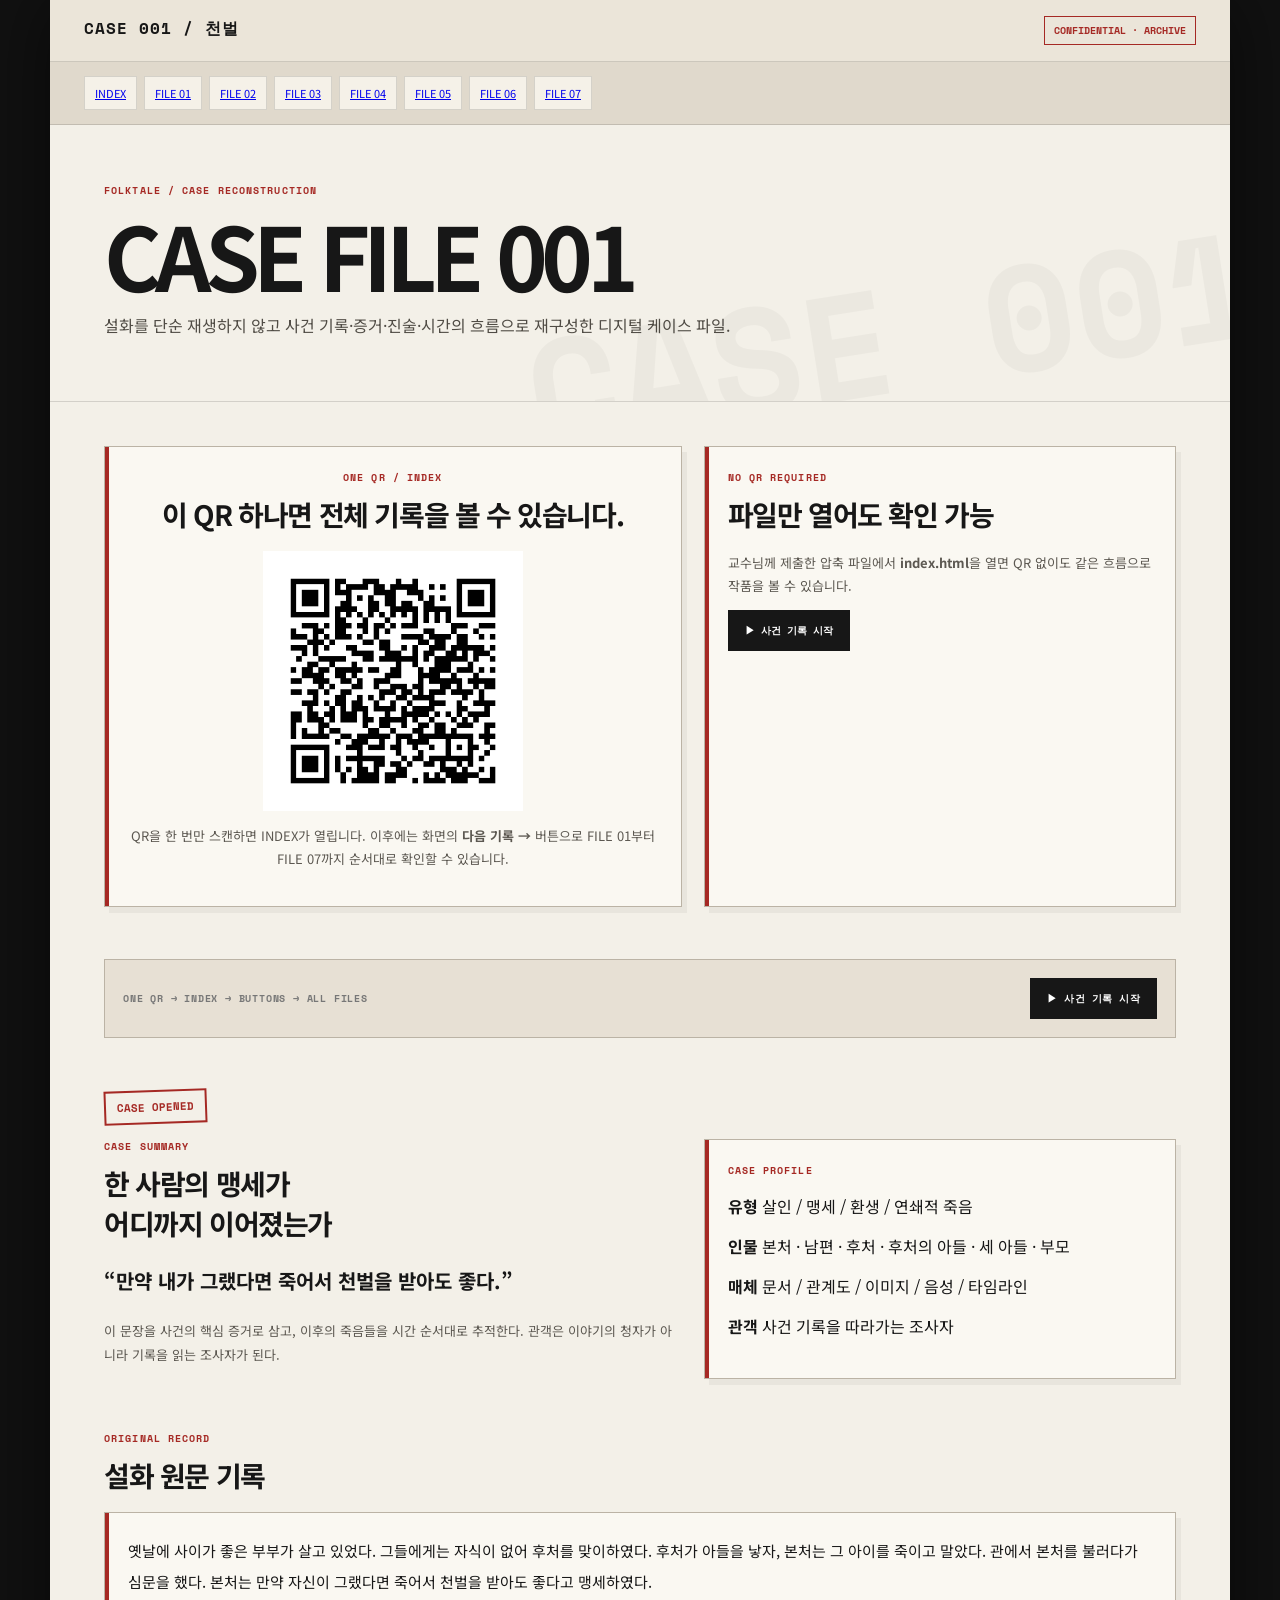
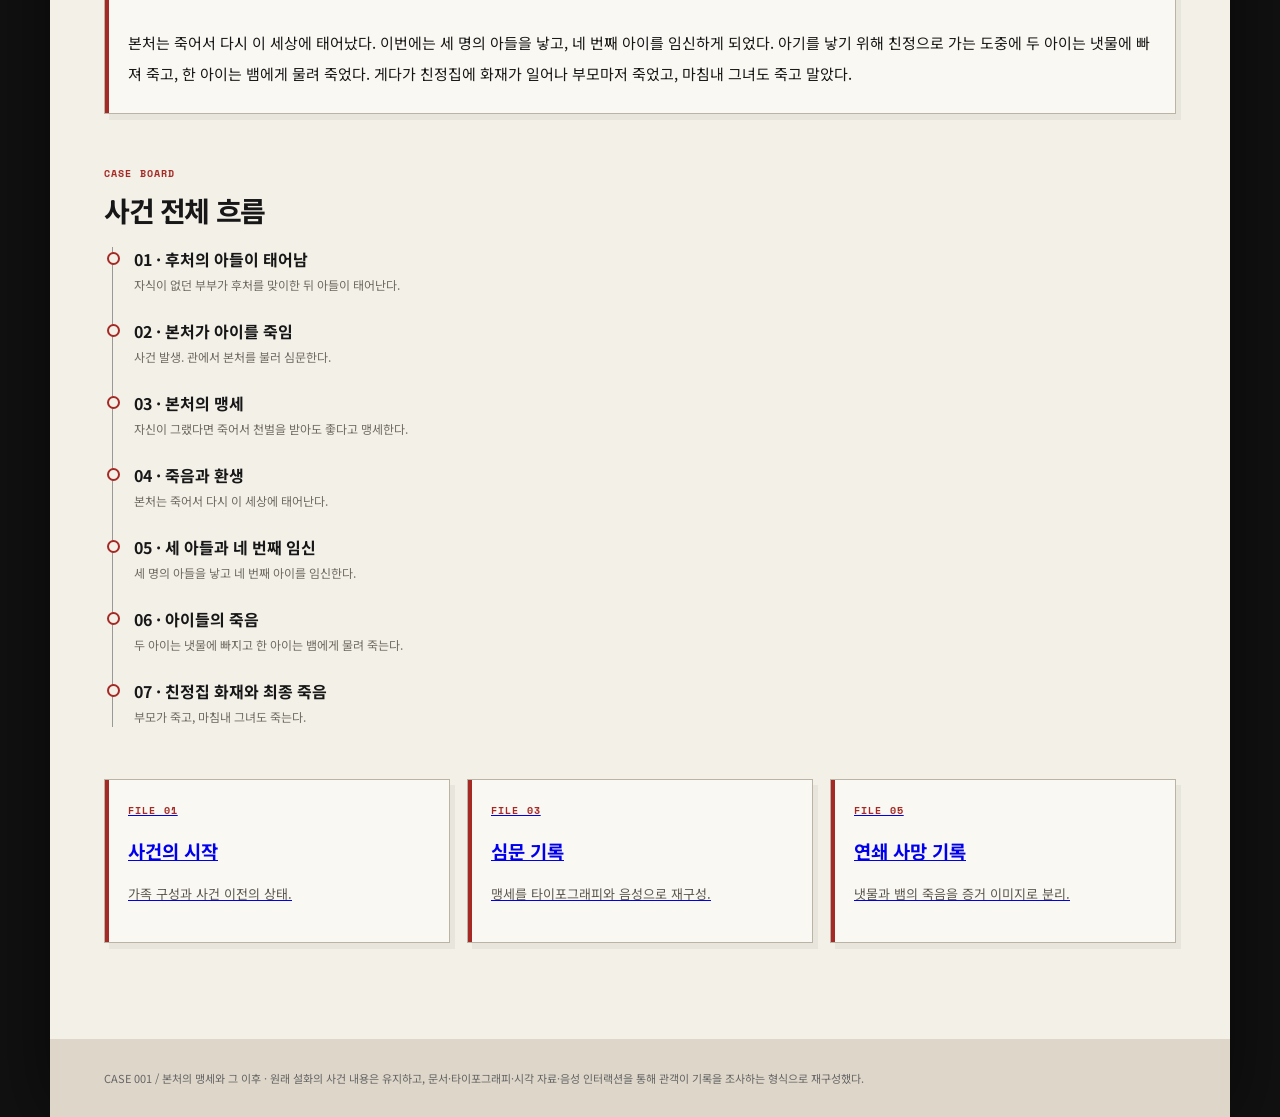
==== commit 88168099: "Add files via upload" ====
--- a/index.html
+++ b/index.html
@@ -5,7 +5,7 @@
 .flow-nav a{display:inline-block;background:#171717;color:#fff;text-decoration:none;padding:13px 17px;font:700 10px 'Space Mono',monospace;letter-spacing:.05em}
 .flow-nav a:hover{background:#a52924}
 .flow-nav .flow-mid{font:700 10px 'Space Mono',monospace;color:#777;letter-spacing:.08em}
-</style></head><body><div class="shell"><header class="top"><b class="mono">CASE 001 / 천벌</b><span class="status">CONFIDENTIAL · ARCHIVE</span></header><nav class="nav"><a href="index.html">INDEX</a><a href="record01.html">FILE 01</a><a href="record02.html">FILE 02</a><a href="record03.html">FILE 03</a><a href="record04.html">FILE 04</a><a href="record05.html">FILE 05</a><a href="record06.html">FILE 06</a><a href="record07.html">FILE 07</a></nav><section class="hero"><div class="kicker">FOLKTALE / CASE RECONSTRUCTION</div><h1>CASE FILE 001</h1><p>설화를 단순 재생하지 않고 사건 기록·증거·진술·시간의 흐름으로 재구성한 디지털 케이스 파일.</p></section><main class="content"><section class="section"><div class="flow-nav"><span class="flow-mid">ONE QR → INDEX → BUTTONS → ALL FILES</span><a href="record01.html">▶ 사건 기록 시작</a></div></section><section class="section"><div class="stamp">CASE OPENED</div><div class="grid2"><div><div class="label">CASE SUMMARY</div><h2>한 사람의 맹세가<br>어디까지 이어졌는가</h2><p class="quote">“만약 내가 그랬다면 죽어서 천벌을 받아도 좋다.”</p><p class="small">이 문장을 사건의 핵심 증거로 삼고, 이후의 죽음들을 시간 순서대로 추적한다. 관객은 이야기의 청자가 아니라 기록을 읽는 조사자가 된다.</p></div><div class="paper"><div class="label">CASE PROFILE</div><p><b>유형</b> 살인 / 맹세 / 환생 / 연쇄적 죽음</p><p><b>인물</b> 본처 · 남편 · 후처 · 후처의 아들 · 세 아들 · 부모</p><p><b>매체</b> 문서 / 관계도 / 이미지 / 음성 / 타임라인</p><p><b>관객</b> 사건 기록을 따라가는 조사자</p></div></div></section><section class="section"><div class="label">ORIGINAL RECORD</div><h2>설화 원문 기록</h2><div class="paper full-story">옛날에 사이가 좋은 부부가 살고 있었다. 그들에게는 자식이 없어 후처를 맞이하였다. 후처가 아들을 낳자, 본처는 그 아이를 죽이고 말았다. 관에서 본처를 불러다가 심문을 했다. 본처는 만약 자신이 그랬다면 죽어서 천벌을 받아도 좋다고 맹세하였다.
+</style></head><body><div class="shell"><header class="top"><b class="mono">CASE 001 / 천벌</b><span class="status">CONFIDENTIAL · ARCHIVE</span></header><nav class="nav"><a href="index.html">INDEX</a><a href="record01.html">FILE 01</a><a href="record02.html">FILE 02</a><a href="record03.html">FILE 03</a><a href="record04.html">FILE 04</a><a href="record05.html">FILE 05</a><a href="record06.html">FILE 06</a><a href="record07.html">FILE 07</a></nav><section class="hero"><div class="kicker">FOLKTALE / CASE RECONSTRUCTION</div><h1>CASE FILE 001</h1><p>설화를 단순 재생하지 않고 사건 기록·증거·진술·시간의 흐름으로 재구성한 디지털 케이스 파일.</p></section><main class="content"><section class="section"><div class="grid2"><div class="paper" style="text-align:center"><div class="label">ONE QR / INDEX</div><h2>이 QR 하나면 전체 기록을 볼 수 있습니다.</h2><img src="QR_INDEX_하나만.png" alt="CASE 001 INDEX QR" style="width:260px;max-width:80%;height:auto;margin:12px auto;display:block"><p class="small">QR을 한 번만 스캔하면 INDEX가 열립니다. 이후에는 화면의 <b>다음 기록 →</b> 버튼으로 FILE 01부터 FILE 07까지 순서대로 확인할 수 있습니다.</p></div><div class="paper"><div class="label">NO QR REQUIRED</div><h2>파일만 열어도 확인 가능</h2><p class="small">교수님께 제출한 압축 파일에서 <b>index.html</b>을 열면 QR 없이도 같은 흐름으로 작품을 볼 수 있습니다.</p><a href="record01.html" style="display:inline-block;background:#171717;color:#fff;text-decoration:none;padding:13px 17px;font:700 10px 'Space Mono',monospace">▶ 사건 기록 시작</a></div></div></section><section class="section"><div class="flow-nav"><span class="flow-mid">ONE QR → INDEX → BUTTONS → ALL FILES</span><a href="record01.html">▶ 사건 기록 시작</a></div></section><section class="section"><div class="stamp">CASE OPENED</div><div class="grid2"><div><div class="label">CASE SUMMARY</div><h2>한 사람의 맹세가<br>어디까지 이어졌는가</h2><p class="quote">“만약 내가 그랬다면 죽어서 천벌을 받아도 좋다.”</p><p class="small">이 문장을 사건의 핵심 증거로 삼고, 이후의 죽음들을 시간 순서대로 추적한다. 관객은 이야기의 청자가 아니라 기록을 읽는 조사자가 된다.</p></div><div class="paper"><div class="label">CASE PROFILE</div><p><b>유형</b> 살인 / 맹세 / 환생 / 연쇄적 죽음</p><p><b>인물</b> 본처 · 남편 · 후처 · 후처의 아들 · 세 아들 · 부모</p><p><b>매체</b> 문서 / 관계도 / 이미지 / 음성 / 타임라인</p><p><b>관객</b> 사건 기록을 따라가는 조사자</p></div></div></section><section class="section"><div class="label">ORIGINAL RECORD</div><h2>설화 원문 기록</h2><div class="paper full-story">옛날에 사이가 좋은 부부가 살고 있었다. 그들에게는 자식이 없어 후처를 맞이하였다. 후처가 아들을 낳자, 본처는 그 아이를 죽이고 말았다. 관에서 본처를 불러다가 심문을 했다. 본처는 만약 자신이 그랬다면 죽어서 천벌을 받아도 좋다고 맹세하였다.
 
 본처는 죽어서 다시 이 세상에 태어났다. 이번에는 세 명의 아들을 낳고, 네 번째 아이를 임신하게 되었다. 아기를 낳기 위해 친정으로 가는 도중에 두 아이는 냇물에 빠져 죽고, 한 아이는 뱀에게 물려 죽었다. 게다가 친정집에 화재가 일어나 부모마저 죽었고, 마침내 그녀도 죽고 말았다.</div></section><section class="section"><div class="label">CASE BOARD</div><h2>사건 전체 흐름</h2><div class="timeline"><div class="event"><strong>01 · 후처의 아들이 태어남</strong><span>자식이 없던 부부가 후처를 맞이한 뒤 아들이 태어난다.</span></div><div class="event"><strong>02 · 본처가 아이를 죽임</strong><span>사건 발생. 관에서 본처를 불러 심문한다.</span></div><div class="event"><strong>03 · 본처의 맹세</strong><span>자신이 그랬다면 죽어서 천벌을 받아도 좋다고 맹세한다.</span></div><div class="event"><strong>04 · 죽음과 환생</strong><span>본처는 죽어서 다시 이 세상에 태어난다.</span></div><div class="event"><strong>05 · 세 아들과 네 번째 임신</strong><span>세 명의 아들을 낳고 네 번째 아이를 임신한다.</span></div><div class="event"><strong>06 · 아이들의 죽음</strong><span>두 아이는 냇물에 빠지고 한 아이는 뱀에게 물려 죽는다.</span></div><div class="event"><strong>07 · 친정집 화재와 최종 죽음</strong><span>부모가 죽고, 마침내 그녀도 죽는다.</span></div></div></section><section class="section"><div class="grid3"><a class="paper cardlink" href="record01.html"><div class="label">FILE 01</div><h3>사건의 시작</h3><p class="small">가족 구성과 사건 이전의 상태.</p></a><a class="paper cardlink" href="record03.html"><div class="label">FILE 03</div><h3>심문 기록</h3><p class="small">맹세를 타이포그래피와 음성으로 재구성.</p></a><a class="paper cardlink" href="record05.html"><div class="label">FILE 05</div><h3>연쇄 사망 기록</h3><p class="small">냇물과 뱀의 죽음을 증거 이미지로 분리.</p></a></div></section></main><footer class="footer">CASE 001 / 본처의 맹세와 그 이후 · 원래 설화의 사건 내용은 유지하고, 문서·타이포그래피·시각 자료·음성 인터랙션을 통해 관객이 기록을 조사하는 형식으로 재구성했다.</footer></div><script>
 function pickKoreanVoice(prefer='neutral'){
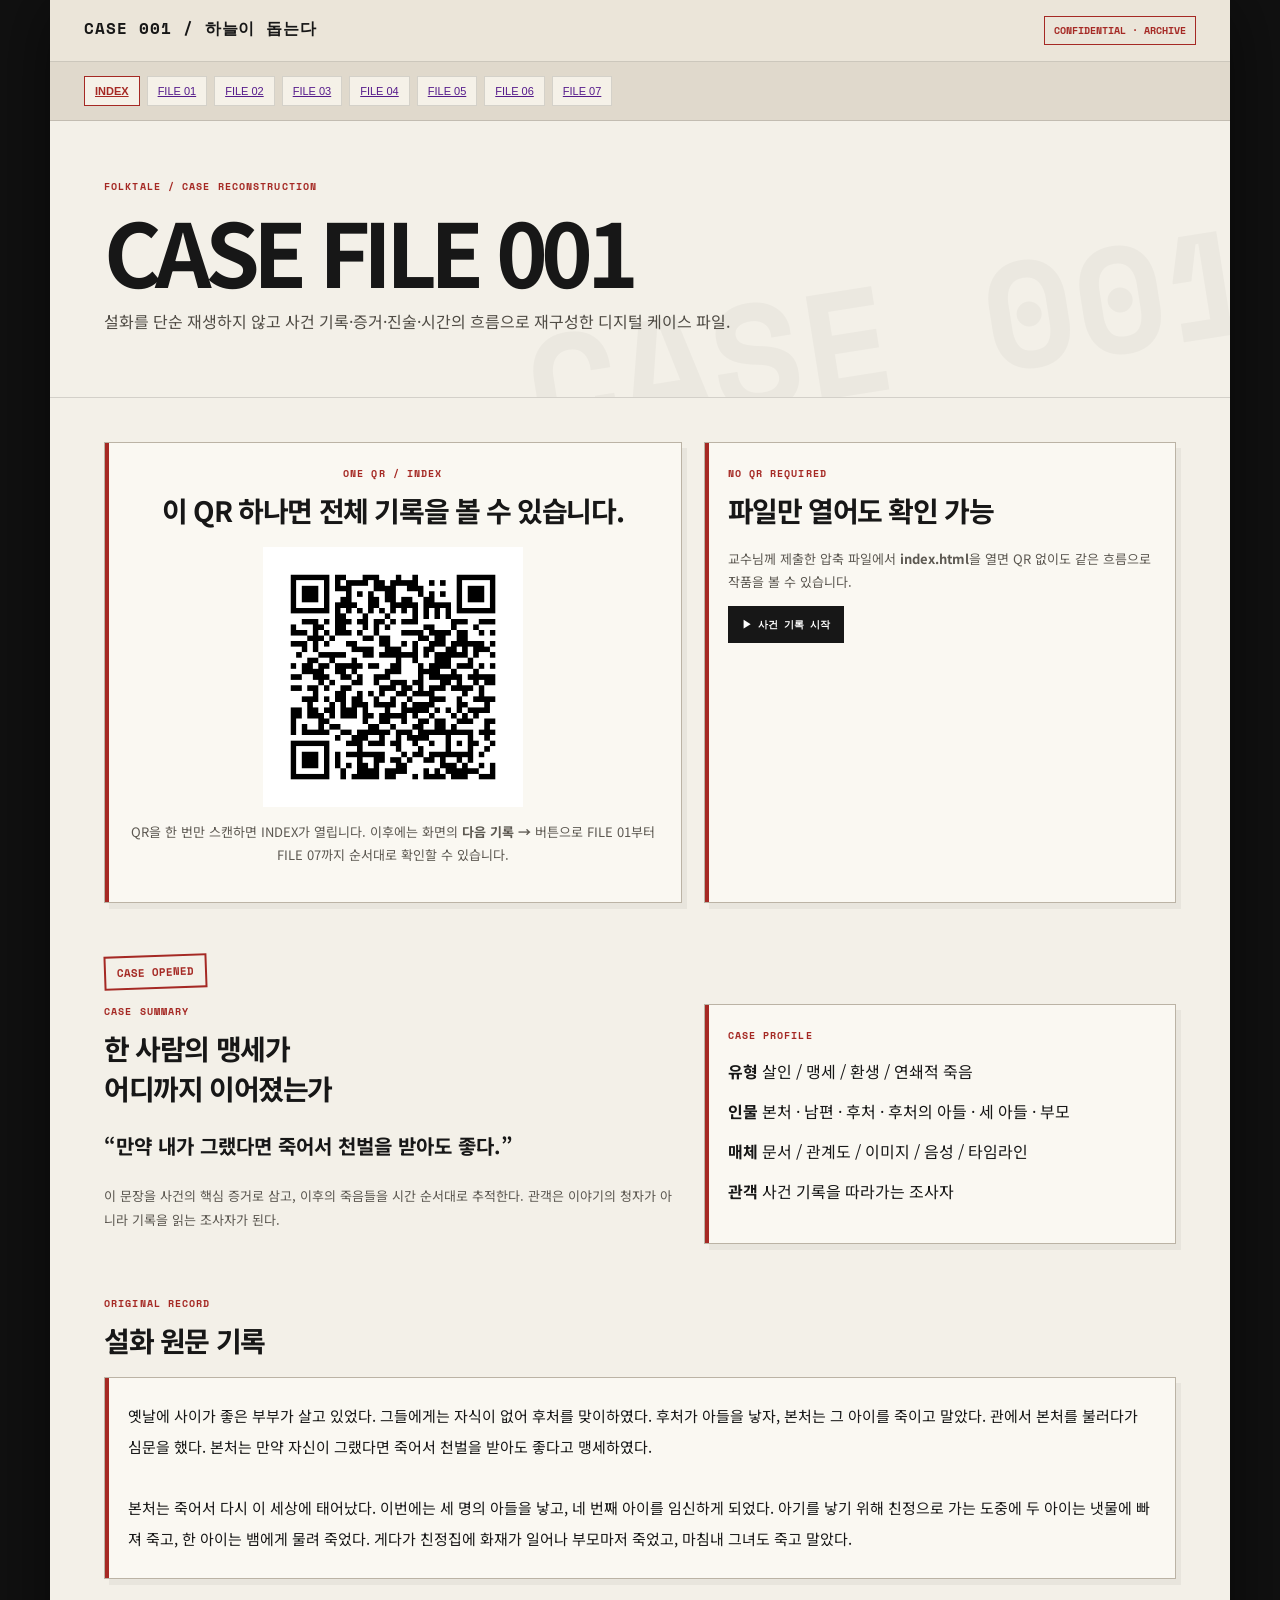
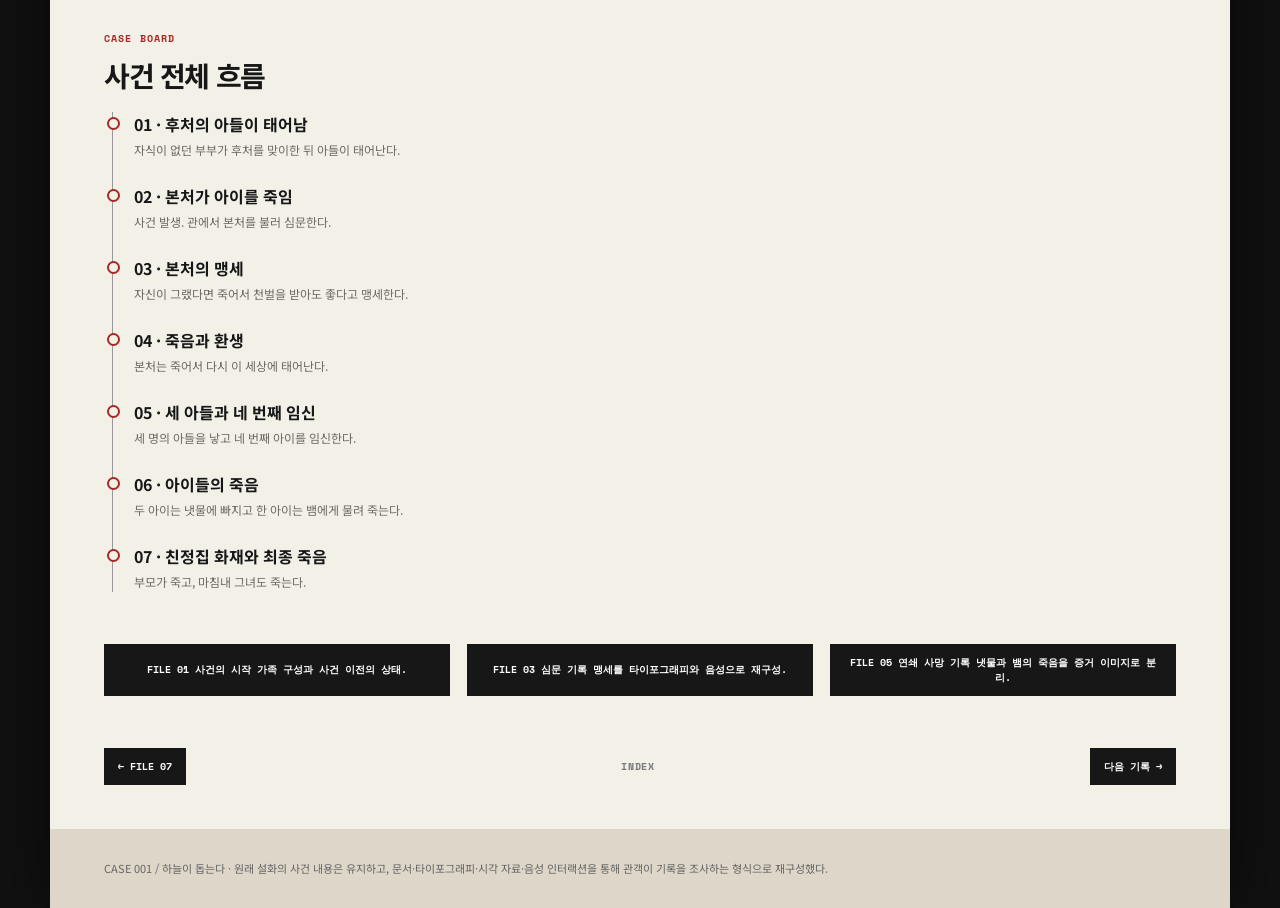
==== commit 41ad6157: "Add files via upload" ====
--- a/index.html
+++ b/index.html
@@ -1,36 +1,19 @@
-<!doctype html><html lang="ko"><head><meta charset="utf-8"><meta name="viewport" content="width=device-width,initial-scale=1"><title>CASE 001 — CASE FILE 001</title><style>@import url('https://fonts.googleapis.com/css2?family=Noto+Sans+KR:wght@400;600;700;800&family=Space+Mono:wght@400;700&display=swap');
+<!doctype html><html lang="ko"><head><meta charset="utf-8"><meta name="viewport" content="width=device-width,initial-scale=1"><title>CASE 001 — 하늘이 돕는다</title><style>@import url('https://fonts.googleapis.com/css2?family=Noto+Sans+KR:wght@400;600;700;800&family=Space+Mono:wght@400;700&display=swap');
 :root{--ink:#171717;--paper:#f3f0e8;--paper2:#e5dfd2;--red:#a52924;--muted:#6f6a62;--line:#c9c2b5;--dark:#202124}*{box-sizing:border-box}html{scroll-behavior:smooth}body{margin:0;background:#111;color:var(--ink);font-family:'Noto Sans KR',sans-serif}.shell{max-width:1180px;margin:auto;background:var(--paper);min-height:100vh;box-shadow:0 0 70px #0008}.top{padding:16px 34px;background:#ebe5d9;border-bottom:1px solid #0002;display:flex;justify-content:space-between}.mono{font-family:'Space Mono';letter-spacing:.06em}.status{font:700 10px 'Space Mono';color:var(--red);border:1px solid var(--red);padding:6px 9px}.nav{position:sticky;top:0;z-index:10;padding:14px 34px;background:#e0d9cc;border-bottom:1px solid #0002;display:flex;gap:7px;flex-wrap:wrap}.nav a{background:#f5f1e8;border:1px solid #0002;padding:8px 10px;font-size:11px}.nav a:hover{border-color:var(--red);color:var(--red)}.hero{padding:58px 54px 45px;border-bottom:1px solid #0002;position:relative;overflow:hidden}.hero:after{content:'CASE 001';position:absolute;right:-30px;bottom:-45px;font:800 150px 'Space Mono';color:#00000008;transform:rotate(-9deg)}.kicker,.label{font:700 10px 'Space Mono';letter-spacing:.11em;color:var(--red)}.hero h1{font-size:clamp(44px,7vw,88px);line-height:.93;letter-spacing:-.075em;margin:15px 0}.hero p{max-width:720px;color:#504c45;line-height:1.8}.content{padding:44px 54px}.section{margin-bottom:52px}.section h2{font-size:28px;letter-spacing:-.05em;margin:9px 0 17px}.grid2{display:grid;grid-template-columns:1.1fr .9fr;gap:22px}.grid3{display:grid;grid-template-columns:repeat(3,1fr);gap:17px}.paper,.doc{background:#faf8f2;border:1px solid #bbb3a5;padding:23px;box-shadow:5px 6px 0 #0000000c;position:relative}.paper:before{content:'';position:absolute;left:0;top:0;bottom:0;width:4px;background:var(--red)}.doc{background:#eee9dd;padding-left:35px}.doc:before{content:'•••';position:absolute;left:10px;top:12px;line-height:1.6;color:#999}.quote{font-size:20px;font-weight:700;line-height:1.8}.small{font-size:13px;line-height:1.8;color:#5c5851}.stamp{display:inline-block;border:2px solid var(--red);color:var(--red);padding:7px 11px;font:700 11px 'Space Mono';transform:rotate(-2deg);margin-bottom:15px}.full-story{white-space:pre-line;font-size:15px;line-height:2.05}.timeline{padding-left:30px;position:relative}.timeline:before{content:'';position:absolute;left:8px;top:0;bottom:0;width:1px;background:#999}.event{position:relative;margin:0 0 24px}.event:before{content:'';position:absolute;left:-27px;top:5px;width:9px;height:9px;border-radius:50%;border:2px solid var(--red);background:var(--paper)}.event strong{display:block}.event span{font-size:12px;color:var(--muted)}.map{height:350px;background:var(--dark);color:#eee;position:relative;overflow:hidden;padding:22px}.maptitle{font:700 10px 'Space Mono';color:#aaa}.node{position:absolute;background:#eee;color:#111;padding:12px 14px;border-left:4px solid var(--red);font-size:13px;box-shadow:0 5px 15px #0006}.node small{display:block;color:#777;font-size:10px;margin-top:4px}.line{position:absolute;height:1px;background:#aaa;transform-origin:left center}.evidence{height:285px;background:#2c2b29;position:relative;overflow:hidden;border:8px solid #e9e4d9;box-shadow:0 7px 18px #0002}.caption{position:absolute;left:12px;bottom:11px;color:#fff;background:#000b;padding:7px 9px;font:700 9px 'Space Mono'}.house{position:absolute;left:20%;bottom:21%;width:58%;height:48%;background:#b8a98e;clip-path:polygon(50% 0,100% 35%,100% 100%,0 100%,0 35%)}.house:after{content:'';position:absolute;left:42%;bottom:0;width:16%;height:48%;background:#463c34}.window{position:absolute;top:49%;width:13%;height:20%;background:#9db0ad;border:3px solid #5c5047}.window.l{left:23%}.window.r{right:23%}.tree{position:absolute;bottom:17%;width:17px;height:90px;background:#51453b}.tree:before{content:'';position:absolute;width:95px;height:95px;border-radius:50%;background:#425246;left:-39px;top:-58px}.audio{display:flex;align-items:center;gap:12px;padding:14px;background:#f7f4ec;border:1px solid #bbb3a5}.audio button,.finalbtn{background:#171717;color:white;border:0;padding:11px 14px;font:700 10px 'Space Mono';cursor:pointer}.wave{display:flex;gap:3px;align-items:center}.wave i{width:3px;height:11px;background:var(--red);animation:pulse 1s infinite}.wave i:nth-child(2){height:19px}.wave i:nth-child(3){height:28px}.wave i:nth-child(4){height:15px}.wave i:nth-child(5){height:22px}@keyframes pulse{50%{transform:scaleY(.45)}}.bigtype{font-size:clamp(35px,6vw,72px);font-weight:800;line-height:1.03;letter-spacing:-.08em}.red{color:var(--red)}.footer{padding:30px 54px;background:#ddd6c9;color:#666;font-size:11px;line-height:1.7}.cardlink{display:block}.cardlink:hover{transform:translateY(-3px);transition:.2s}@media(max-width:800px){.grid2,.grid3{grid-template-columns:1fr}.content,.hero{padding-left:23px;padding-right:23px}.top,.nav{padding-left:16px;padding-right:16px}.hero h1{font-size:54px}.map{height:500px}}
-<style>.real-photo{padding:0;background:#222;overflow:hidden}.real-photo img{display:block;width:100%;height:100%;object-fit:cover}.real-photo.wide{height:380px}.real-photo.wide img{object-fit:cover}</style></style><style>
-.flow-nav{display:flex;gap:10px;justify-content:space-between;align-items:center;margin-top:12px;padding:18px;background:#e7e0d4;border:1px solid #bbb3a5}
-.flow-nav a{display:inline-block;background:#171717;color:#fff;text-decoration:none;padding:13px 17px;font:700 10px 'Space Mono',monospace;letter-spacing:.05em}
-.flow-nav a:hover{background:#a52924}
-.flow-nav .flow-mid{font:700 10px 'Space Mono',monospace;color:#777;letter-spacing:.08em}
-</style></head><body><div class="shell"><header class="top"><b class="mono">CASE 001 / 천벌</b><span class="status">CONFIDENTIAL · ARCHIVE</span></header><nav class="nav"><a href="index.html">INDEX</a><a href="record01.html">FILE 01</a><a href="record02.html">FILE 02</a><a href="record03.html">FILE 03</a><a href="record04.html">FILE 04</a><a href="record05.html">FILE 05</a><a href="record06.html">FILE 06</a><a href="record07.html">FILE 07</a></nav><section class="hero"><div class="kicker">FOLKTALE / CASE RECONSTRUCTION</div><h1>CASE FILE 001</h1><p>설화를 단순 재생하지 않고 사건 기록·증거·진술·시간의 흐름으로 재구성한 디지털 케이스 파일.</p></section><main class="content"><section class="section"><div class="grid2"><div class="paper" style="text-align:center"><div class="label">ONE QR / INDEX</div><h2>이 QR 하나면 전체 기록을 볼 수 있습니다.</h2><img src="QR_INDEX_하나만.png" alt="CASE 001 INDEX QR" style="width:260px;max-width:80%;height:auto;margin:12px auto;display:block"><p class="small">QR을 한 번만 스캔하면 INDEX가 열립니다. 이후에는 화면의 <b>다음 기록 →</b> 버튼으로 FILE 01부터 FILE 07까지 순서대로 확인할 수 있습니다.</p></div><div class="paper"><div class="label">NO QR REQUIRED</div><h2>파일만 열어도 확인 가능</h2><p class="small">교수님께 제출한 압축 파일에서 <b>index.html</b>을 열면 QR 없이도 같은 흐름으로 작품을 볼 수 있습니다.</p><a href="record01.html" style="display:inline-block;background:#171717;color:#fff;text-decoration:none;padding:13px 17px;font:700 10px 'Space Mono',monospace">▶ 사건 기록 시작</a></div></div></section><section class="section"><div class="flow-nav"><span class="flow-mid">ONE QR → INDEX → BUTTONS → ALL FILES</span><a href="record01.html">▶ 사건 기록 시작</a></div></section><section class="section"><div class="stamp">CASE OPENED</div><div class="grid2"><div><div class="label">CASE SUMMARY</div><h2>한 사람의 맹세가<br>어디까지 이어졌는가</h2><p class="quote">“만약 내가 그랬다면 죽어서 천벌을 받아도 좋다.”</p><p class="small">이 문장을 사건의 핵심 증거로 삼고, 이후의 죽음들을 시간 순서대로 추적한다. 관객은 이야기의 청자가 아니라 기록을 읽는 조사자가 된다.</p></div><div class="paper"><div class="label">CASE PROFILE</div><p><b>유형</b> 살인 / 맹세 / 환생 / 연쇄적 죽음</p><p><b>인물</b> 본처 · 남편 · 후처 · 후처의 아들 · 세 아들 · 부모</p><p><b>매체</b> 문서 / 관계도 / 이미지 / 음성 / 타임라인</p><p><b>관객</b> 사건 기록을 따라가는 조사자</p></div></div></section><section class="section"><div class="label">ORIGINAL RECORD</div><h2>설화 원문 기록</h2><div class="paper full-story">옛날에 사이가 좋은 부부가 살고 있었다. 그들에게는 자식이 없어 후처를 맞이하였다. 후처가 아들을 낳자, 본처는 그 아이를 죽이고 말았다. 관에서 본처를 불러다가 심문을 했다. 본처는 만약 자신이 그랬다면 죽어서 천벌을 받아도 좋다고 맹세하였다.
+<style>.real-photo{padding:0;background:#222;overflow:hidden}.real-photo img{display:block;width:100%;height:100%;object-fit:cover}.real-photo.wide{height:380px}.real-photo.wide img{object-fit:cover}
+.single-nav button{cursor:pointer;background:#f5f1e8;border:1px solid #0002;padding:8px 10px;font-size:11px;text-decoration:underline;color:#551a8b}.single-nav button:hover{border-color:var(--red);color:var(--red)}.single-page{display:none}.single-page.active{display:block}.single-nav{position:sticky;top:0;z-index:20;padding:14px 34px;background:#e0d9cc;border-bottom:1px solid #0002;display:flex;gap:7px;flex-wrap:wrap}.single-nav button.active{border-color:var(--red);color:var(--red);font-weight:700}.single-flow button,.single-flow-btn{cursor:pointer;background:#171717;color:#fff;border:0;padding:11px 14px;font:700 10px "Space Mono"}.single-flow{display:flex;justify-content:space-between;align-items:center;gap:15px;flex-wrap:wrap;margin-top:20px}.single-flow .flow-mid{font:700 10px "Space Mono",monospace;color:#777;letter-spacing:.08em}</style></head><body><div class="shell"><header class="top"><b class="mono">CASE 001 / 하늘이 돕는다</b><span class="status">CONFIDENTIAL · ARCHIVE</span></header><nav class="single-nav"><button type="button" data-page="p0">INDEX</button><button type="button" data-page="p1">FILE 01</button><button type="button" data-page="p2">FILE 02</button><button type="button" data-page="p3">FILE 03</button><button type="button" data-page="p4">FILE 04</button><button type="button" data-page="p5">FILE 05</button><button type="button" data-page="p6">FILE 06</button><button type="button" data-page="p7">FILE 07</button></nav><div class="single-page" id="p0"><section class="hero"><div class="kicker">FOLKTALE / CASE RECONSTRUCTION</div><h1>CASE FILE 001</h1><p>설화를 단순 재생하지 않고 사건 기록·증거·진술·시간의 흐름으로 재구성한 디지털 케이스 파일.</p></section><main class="content"><section class="section"><div class="grid2"><div class="paper" style="text-align:center"><div class="label">ONE QR / INDEX</div><h2>이 QR 하나면 전체 기록을 볼 수 있습니다.</h2><img alt="CASE 001 INDEX QR" src="QR_INDEX_하나만.png" style="width:260px;max-width:80%;height:auto;margin:12px auto;display:block"/><p class="small">QR을 한 번만 스캔하면 INDEX가 열립니다. 이후에는 화면의 <b>다음 기록 →</b> 버튼으로 FILE 01부터 FILE 07까지 순서대로 확인할 수 있습니다.</p></div><div class="paper"><div class="label">NO QR REQUIRED</div><h2>파일만 열어도 확인 가능</h2><p class="small">교수님께 제출한 압축 파일에서 <b>index.html</b>을 열면 QR 없이도 같은 흐름으로 작품을 볼 수 있습니다.</p><button class="single-flow-btn" data-page="p01" type="button">▶ 사건 기록 시작</button></div></div></section><section class="section"></section><section class="section"><div class="stamp">CASE OPENED</div><div class="grid2"><div><div class="label">CASE SUMMARY</div><h2>한 사람의 맹세가<br/>어디까지 이어졌는가</h2><p class="quote">“만약 내가 그랬다면 죽어서 천벌을 받아도 좋다.”</p><p class="small">이 문장을 사건의 핵심 증거로 삼고, 이후의 죽음들을 시간 순서대로 추적한다. 관객은 이야기의 청자가 아니라 기록을 읽는 조사자가 된다.</p></div><div class="paper"><div class="label">CASE PROFILE</div><p><b>유형</b> 살인 / 맹세 / 환생 / 연쇄적 죽음</p><p><b>인물</b> 본처 · 남편 · 후처 · 후처의 아들 · 세 아들 · 부모</p><p><b>매체</b> 문서 / 관계도 / 이미지 / 음성 / 타임라인</p><p><b>관객</b> 사건 기록을 따라가는 조사자</p></div></div></section><section class="section"><div class="label">ORIGINAL RECORD</div><h2>설화 원문 기록</h2><div class="paper full-story">옛날에 사이가 좋은 부부가 살고 있었다. 그들에게는 자식이 없어 후처를 맞이하였다. 후처가 아들을 낳자, 본처는 그 아이를 죽이고 말았다. 관에서 본처를 불러다가 심문을 했다. 본처는 만약 자신이 그랬다면 죽어서 천벌을 받아도 좋다고 맹세하였다.
 
-본처는 죽어서 다시 이 세상에 태어났다. 이번에는 세 명의 아들을 낳고, 네 번째 아이를 임신하게 되었다. 아기를 낳기 위해 친정으로 가는 도중에 두 아이는 냇물에 빠져 죽고, 한 아이는 뱀에게 물려 죽었다. 게다가 친정집에 화재가 일어나 부모마저 죽었고, 마침내 그녀도 죽고 말았다.</div></section><section class="section"><div class="label">CASE BOARD</div><h2>사건 전체 흐름</h2><div class="timeline"><div class="event"><strong>01 · 후처의 아들이 태어남</strong><span>자식이 없던 부부가 후처를 맞이한 뒤 아들이 태어난다.</span></div><div class="event"><strong>02 · 본처가 아이를 죽임</strong><span>사건 발생. 관에서 본처를 불러 심문한다.</span></div><div class="event"><strong>03 · 본처의 맹세</strong><span>자신이 그랬다면 죽어서 천벌을 받아도 좋다고 맹세한다.</span></div><div class="event"><strong>04 · 죽음과 환생</strong><span>본처는 죽어서 다시 이 세상에 태어난다.</span></div><div class="event"><strong>05 · 세 아들과 네 번째 임신</strong><span>세 명의 아들을 낳고 네 번째 아이를 임신한다.</span></div><div class="event"><strong>06 · 아이들의 죽음</strong><span>두 아이는 냇물에 빠지고 한 아이는 뱀에게 물려 죽는다.</span></div><div class="event"><strong>07 · 친정집 화재와 최종 죽음</strong><span>부모가 죽고, 마침내 그녀도 죽는다.</span></div></div></section><section class="section"><div class="grid3"><a class="paper cardlink" href="record01.html"><div class="label">FILE 01</div><h3>사건의 시작</h3><p class="small">가족 구성과 사건 이전의 상태.</p></a><a class="paper cardlink" href="record03.html"><div class="label">FILE 03</div><h3>심문 기록</h3><p class="small">맹세를 타이포그래피와 음성으로 재구성.</p></a><a class="paper cardlink" href="record05.html"><div class="label">FILE 05</div><h3>연쇄 사망 기록</h3><p class="small">냇물과 뱀의 죽음을 증거 이미지로 분리.</p></a></div></section></main><footer class="footer">CASE 001 / 본처의 맹세와 그 이후 · 원래 설화의 사건 내용은 유지하고, 문서·타이포그래피·시각 자료·음성 인터랙션을 통해 관객이 기록을 조사하는 형식으로 재구성했다.</footer></div><script>
-function pickKoreanVoice(prefer='neutral'){
-  const voices=window.speechSynthesis.getVoices().filter(v=>/^ko(-|_)/i.test(v.lang));
-  if(!voices.length) return null;
-  const names=voices.map(v=>v.name).join(' ').toLowerCase();
-  if(prefer==='female') return voices.find(v=>/female|여|미|sora|heami|sunhi|google/.test(v.name.toLowerCase())) || voices[0];
-  if(prefer==='male') return voices.find(v=>/male|남|jinho|google/.test(v.name.toLowerCase())) || voices[0];
-  return voices.find(v=>/google|microsoft/.test(v.name.toLowerCase())) || voices[0];
+본처는 죽어서 다시 이 세상에 태어났다. 이번에는 세 명의 아들을 낳고, 네 번째 아이를 임신하게 되었다. 아기를 낳기 위해 친정으로 가는 도중에 두 아이는 냇물에 빠져 죽고, 한 아이는 뱀에게 물려 죽었다. 게다가 친정집에 화재가 일어나 부모마저 죽었고, 마침내 그녀도 죽고 말았다.</div></section><section class="section"><div class="label">CASE BOARD</div><h2>사건 전체 흐름</h2><div class="timeline"><div class="event"><strong>01 · 후처의 아들이 태어남</strong><span>자식이 없던 부부가 후처를 맞이한 뒤 아들이 태어난다.</span></div><div class="event"><strong>02 · 본처가 아이를 죽임</strong><span>사건 발생. 관에서 본처를 불러 심문한다.</span></div><div class="event"><strong>03 · 본처의 맹세</strong><span>자신이 그랬다면 죽어서 천벌을 받아도 좋다고 맹세한다.</span></div><div class="event"><strong>04 · 죽음과 환생</strong><span>본처는 죽어서 다시 이 세상에 태어난다.</span></div><div class="event"><strong>05 · 세 아들과 네 번째 임신</strong><span>세 명의 아들을 낳고 네 번째 아이를 임신한다.</span></div><div class="event"><strong>06 · 아이들의 죽음</strong><span>두 아이는 냇물에 빠지고 한 아이는 뱀에게 물려 죽는다.</span></div><div class="event"><strong>07 · 친정집 화재와 최종 죽음</strong><span>부모가 죽고, 마침내 그녀도 죽는다.</span></div></div></section><section class="section"><div class="grid3"><button class="single-flow-btn" data-page="p01" type="button">FILE 01 사건의 시작 가족 구성과 사건 이전의 상태.</button><button class="single-flow-btn" data-page="p03" type="button">FILE 03 심문 기록 맹세를 타이포그래피와 음성으로 재구성.</button><button class="single-flow-btn" data-page="p05" type="button">FILE 05 연쇄 사망 기록 냇물과 뱀의 죽음을 증거 이미지로 분리.</button></div></section><div class="single-flow"><button class="single-flow-btn" data-page="p7" type="button">← FILE 07</button><span class="flow-mid">INDEX</span><button class="single-flow-btn" data-page="p1" type="button">다음 기록 →</button></div></main></div><div class="single-page" id="p1"><section class="hero"><div class="kicker">FILE 01 / FAMILY RECORD</div><h1>사건의 시작</h1><p>설화를 단순 재생하지 않고 사건 기록·증거·진술·시간의 흐름으로 재구성한 디지털 케이스 파일.</p></section><main class="content"><section class="section"><div class="stamp">FILE OPENED · 01</div><div class="grid2"><div><div class="label">RECORD 01</div><h2>사건 이전의 관계</h2><p class="quote">“옛날에 사이가 좋은 부부가 살고 있었다.”</p><p class="small">사건은 처음부터 파국으로 시작되지 않는다. 사이가 좋은 부부, 자식이 없는 상태, 그리고 후처의 등장으로 가족 구조가 바뀐다.</p></div><div class="doc"><h3>관청 기록 / 가족 구성</h3><p>부부 관계: 원만</p><p>자녀: 없음</p><p>후처: 새로 맞이함</p><p>후처의 자녀: 아들 1명</p></div></div></section><section class="section"><div class="label">RELATIONSHIP MAP / BEFORE INCIDENT</div><h2>관계도</h2><div class="map"><div class="maptitle">FAMILY STRUCTURE</div><div class="node" style="left:8%;top:25%">본처<small>기존 아내</small></div><div class="node" style="left:43%;top:12%">남편<small>부부 관계</small></div><div class="node" style="left:70%;top:25%">후처<small>새로 맞이함</small></div><div class="node" style="left:70%;top:68%">후처의 아들<small>사건 피해자</small></div><div class="line" style="left:23%;top:32%;width:24%;transform:rotate(-8deg)"></div><div class="line" style="left:55%;top:31%;width:19%;transform:rotate(8deg)"></div><div class="line" style="left:77%;top:45%;height:23%"></div></div></section><section class="section"><div class="grid2"><div class="evidence real-photo wide"><img alt="한옥 가족의 집 이미지" src="evidence_house.png"/><div class="caption">EVIDENCE A · FAMILY HOUSE / PROVIDED IMAGE</div></div><div class="paper"><div class="label">SOURCE TEXT</div><p>“그들에게는 자식이 없어 후처를 맞이하였다. 후처가 아들을 낳자…”</p><p class="small">실제 사건을 촬영하는 대신, 집과 관계 구조를 상징 이미지로 제시한다. 다음 파일에서 ‘탄생’이 ‘사건’으로 바뀐다.</p></div></div></section><section class="section"></section><div class="single-flow"><button class="single-flow-btn" data-page="p0" type="button">← 이전</button><span class="flow-mid">FILE FLOW · RECORD01</span><button class="single-flow-btn" data-page="p2" type="button">다음 기록 →</button></div></main></div><div class="single-page" id="p2"><section class="hero"><div class="kicker">FILE 02 / INCIDENT REPORT</div><h1>사건 발생</h1><p>설화를 단순 재생하지 않고 사건 기록·증거·진술·시간의 흐름으로 재구성한 디지털 케이스 파일.</p></section><main class="content"><section class="section"><div class="stamp">INCIDENT RECORDED</div><div class="grid2"><div><div class="label">RECORD 02</div><h2>후처의 아들 사망</h2><p class="quote">“후처가 아들을 낳자, 본처는 그 아이를 죽이고 말았다.”</p><p class="small">직접적인 살해 장면을 재현하지 않고, 비어 있는 요람과 사건 문서로 ‘사라진 자리’를 보여준다.</p></div><div class="doc"><h3>INCIDENT REPORT</h3><p><b>피해자</b> 후처의 아들</p><p><b>가해자</b> 본처</p><p><b>사건</b> 살해</p><p><b>확인 방식</b> 설화 기록</p></div></div></section><section class="section"><div class="grid2"><div class="evidence real-photo wide"><img alt="빈 요람 이미지" src="evidence_cradle.png"/><div class="caption">EVIDENCE B · EMPTY CRADLE / PROVIDED IMAGE</div></div><div class="paper"><div class="label">EVIDENCE NOTE</div><h3>빈 요람</h3><p class="small">아이의 죽음을 직접 보여주는 대신 ‘있어야 할 사람이 사라진 자리’를 보여준다. 관객은 빈 공간을 통해 사건을 상상한다.</p></div></div></section><section class="section"><div class="paper"><div class="label">CASE TYPOGRAPHY</div><div class="bigtype">VICTIM: 01<br/><span class="red">후처의 아들</span></div><p class="small">사건은 한 문장으로 기록되지만, 그 문장 뒤에는 한 사람의 죽음이 있다.</p></div></section><section class="section"></section><div class="single-flow"><button class="single-flow-btn" data-page="p1" type="button">← 이전</button><span class="flow-mid">FILE FLOW · RECORD02</span><button class="single-flow-btn" data-page="p3" type="button">다음 기록 →</button></div></main></div><div class="single-page" id="p3"><section class="hero"><div class="kicker">FILE 03 / INTERROGATION</div><h1>심문 기록</h1><p>설화를 단순 재생하지 않고 사건 기록·증거·진술·시간의 흐름으로 재구성한 디지털 케이스 파일.</p></section><main class="content"><section class="section"><div class="stamp">INTERROGATION · ARCHIVED</div><div class="grid2"><div><div class="label">RECORD 03</div><h2>심문 기록</h2><p class="quote">“만약 자신이 그랬다면 죽어서 천벌을 받아도 좋다고 맹세하였다.”</p><p class="small">사건을 ‘살해’에서 ‘맹세’의 기록으로 전환하는 장면. 작품의 중심 문장을 크게 남긴다.</p></div><div class="doc"><h3>INTERROGATION LOG</h3><p>호출 대상: 본처</p><p>장소: 관청</p><p>질문: 사건의 사실 여부</p><p>응답: 부인 및 맹세</p><p><b class="red">핵심 진술: 천벌을 받아도 좋다.</b></p></div></div></section><section class="section"><div class="paper"><div class="label">KEY STATEMENT / TYPE SPECIMEN</div><div class="bigtype">죽어서<br/><span class="red">천벌</span>을 받아도 좋다.</div><p class="small">— 본처의 심문 진술에서</p></div></section><section class="section"><div class="label">AUDIO STATEMENT</div><div class="audio"><button onclick="document.getElementById('caseAudio').play()">▶ 진술 듣기</button><audio controls="" id="caseAudio" preload="metadata" src="voice03.wav"></audio><div class="small">제공된 실제 녹음 음성</div></div></section><section class="section"><div class="grid3"><div class="paper"><div class="label">QUESTION</div><h3>무엇이 기록됐는가?</h3><p class="small">본처가 관에서 심문을 받았다는 사실.</p></div><div class="paper"><div class="label">STATEMENT</div><h3>무엇이 남았는가?</h3><p class="small">‘천벌’이라는 단어가 맹세의 핵심으로 남는다.</p></div><div class="paper"><div class="label">NEXT</div><h3>다음 기록</h3><p class="small">본처는 죽고 다시 이 세상에 태어난다.</p></div></div></section><section class="section"></section><div class="single-flow"><button class="single-flow-btn" data-page="p2" type="button">← 이전</button><span class="flow-mid">FILE FLOW · RECORD03</span><button class="single-flow-btn" data-page="p4" type="button">다음 기록 →</button></div></main></div><div class="single-page" id="p4"><section class="hero"><div class="kicker">FILE 04 / NEW LIFE</div><h1>환생 기록</h1><p>설화를 단순 재생하지 않고 사건 기록·증거·진술·시간의 흐름으로 재구성한 디지털 케이스 파일.</p></section><main class="content"><section class="section"><div class="stamp">NEW RECORD FOUND</div><div class="grid2"><div><div class="label">RECORD 04</div><h2>죽음 이후의 새로운 기록</h2><p class="quote">“본처는 죽어서 다시 이 세상에 태어났다.”</p><p class="small">죽음이 끝이 아니라 다음 기록의 시작이 된다. 화면도 종이 기록에서 ‘NEW RECORD’ 화면으로 전환된다.</p></div><div class="paper"><div class="label">LIFE CYCLE</div><div class="bigtype" style="font-size:46px">DEATH<br/>↓<br/>BIRTH</div><p class="small">기존 생의 본처가 죽은 뒤 다시 태어난 것으로 기록된다.</p></div></div></section><section class="section"><div class="label">SECOND LIFE / FAMILY RECORD</div><h2>두 번째 삶의 가족 구조</h2><div class="map"><div class="maptitle">NEW FAMILY STRUCTURE</div><div class="node" style="left:38%;top:12%">환생한 인물<small>이전 생: 본처</small></div><div class="node" style="left:10%;top:66%">첫째 아들<small>자녀 1</small></div><div class="node" style="left:42%;top:73%">둘째 아들<small>자녀 2</small></div><div class="node" style="left:73%;top:66%">셋째 아들<small>자녀 3</small></div><div class="line" style="left:48%;top:31%;width:30%;transform:rotate(57deg)"></div><div class="line" style="left:48%;top:31%;width:25%;transform:rotate(90deg)"></div><div class="line" style="left:48%;top:31%;width:30%;transform:rotate(123deg)"></div></div></section><section class="section"><div class="grid2"><div class="doc"><h3>출산 / 임신 기록</h3><p>아들 1명 출생</p><p>아들 2명 출생</p><p>아들 3명 출생</p><p><b class="red">네 번째 아이 임신</b></p></div><div class="paper"><div class="label">VISUAL MOTIF</div><div class="bigtype">3 + 1</div><p class="small">세 명의 아들과 아직 태어나지 않은 네 번째 아이. 다음 기록은 친정으로 향하는 길에서 발생한다.</p></div></div></section><section class="section"></section><div class="single-flow"><button class="single-flow-btn" data-page="p3" type="button">← 이전</button><span class="flow-mid">FILE FLOW · RECORD04</span><button class="single-flow-btn" data-page="p5" type="button">다음 기록 →</button></div></main></div><div class="single-page" id="p5"><section class="hero"><div class="kicker">FILE 05 / CHAIN OF DEATH</div><h1>연쇄 사망 기록</h1><p>설화를 단순 재생하지 않고 사건 기록·증거·진술·시간의 흐름으로 재구성한 디지털 케이스 파일.</p></section><main class="content"><section class="section"><div class="stamp">CHAIN OF DEATH · 01</div><div class="grid2"><div><div class="label">RECORD 05</div><h2>냇물과 뱀</h2><p class="quote">“아기를 낳기 위해 친정으로 가는 도중에 두 아이는 냇물에 빠져 죽고, 한 아이는 뱀에게 물려 죽었다.”</p><p class="small">같은 이동 과정에서 세 아이의 죽음이 연속으로 발생한다. 장소와 원인을 분리해 시각화한다.</p></div><div class="doc"><h3>DEATH RECORD</h3><p><b>대상</b> 세 아들</p><p><b>이동 목적</b> 아기를 낳기 위해 친정으로 이동</p><p><b>사망 01·02</b> 냇물에 빠짐</p><p><b>사망 03</b> 뱀에게 물림</p></div></div></section><section class="section"><div class="grid2"><div class="evidence real-photo"><img alt="냇물 이미지" src="evidence_river.png"/><div class="caption">EVIDENCE C · STREAM / PROVIDED IMAGE</div></div><div class="evidence real-photo"><img alt="뱀 이미지" src="evidence_snake.png"/><div class="caption">EVIDENCE D · SNAKE / PROVIDED IMAGE</div></div></div></section><section class="section"><div class="grid3"><div class="paper"><div class="label">01·02</div><h3>첫째·둘째</h3><p class="small">냇물에 빠져 죽음.</p></div><div class="paper"><div class="label">03</div><h3>셋째</h3><p class="small">뱀에게 물려 죽음.</p></div><div class="paper"><div class="label">ROUTE</div><h3>친정으로 이동</h3><p class="small">아기를 낳기 위해 이동하던 중.</p></div></div></section><section class="section"><div class="audio"><button onclick="document.getElementById('caseAudio').play()">▶ 기록 음성 재생</button><audio controls="" id="caseAudio" preload="metadata" src="voice05.wav"></audio><div class="small">제공된 실제 녹음 음성</div></div></section><section class="section"></section><div class="single-flow"><button class="single-flow-btn" data-page="p4" type="button">← 이전</button><span class="flow-mid">FILE FLOW · RECORD05</span><button class="single-flow-btn" data-page="p6" type="button">다음 기록 →</button></div></main></div><div class="single-page" id="p6"><section class="hero"><div class="kicker">FILE 06 / FINAL INCIDENT</div><h1>최종 사건</h1><p>설화를 단순 재생하지 않고 사건 기록·증거·진술·시간의 흐름으로 재구성한 디지털 케이스 파일.</p></section><main class="content"><section class="section"><div class="stamp">FINAL INCIDENT</div><div class="grid2"><div><div class="label">RECORD 06</div><h2>친정집 화재와 마지막 기록</h2><p class="quote">“게다가 친정집에 화재가 일어나 부모마저 죽었고, 마침내 그녀도 죽고 말았다.”</p><p class="small">아이들의 죽음 이후 사건은 친정집으로 이동한다. 화재로 부모가 죽고, 마지막으로 그녀의 죽음이 기록된다.</p></div><div class="doc"><h3>FINAL INCIDENT REPORT</h3><p>장소: 친정집</p><p>사건: 화재</p><p>사망자: 부모</p><p>최종 사망자: 그녀</p><p><b class="red">CASE STATUS: CLOSED</b></p></div></div></section><section class="section"><div class="grid2"><div class="evidence real-photo"><img alt="화재가 난 한옥 이미지" src="evidence_fire.png"/><div class="caption">EVIDENCE E · FIRE / PROVIDED IMAGE</div></div><div class="paper"><div class="label">LAST MOVEMENT</div><div class="timeline"><div class="event"><strong>친정으로 이동</strong><span>출산을 위해 이동</span></div><div class="event"><strong>친정집 화재</strong><span>부모 사망</span></div><div class="event"><strong>그녀의 죽음</strong><span>사건의 마지막 기록</span></div></div></div></div></section><section class="section"><div class="paper"><div class="label">CASE CLOSURE</div><div class="bigtype">모든 기록이<br/><span class="red">한 사람의 죽음</span>으로 끝난다.</div><p class="small">기록은 여기서 끝나지만, 작품은 의미를 하나로 확정하지 않는다. 마지막 파일에서 관객이 사건을 해석한다.</p></div></section><section class="section"></section><div class="single-flow"><button class="single-flow-btn" data-page="p5" type="button">← 이전</button><span class="flow-mid">FILE FLOW · RECORD06</span><button class="single-flow-btn" data-page="p7" type="button">다음 기록 →</button></div></main></div><div class="single-page" id="p7"><section class="hero"><div class="kicker">FILE 07 / FINAL REPORT</div><h1>최종 보고서</h1><p>설화를 단순 재생하지 않고 사건 기록·증거·진술·시간의 흐름으로 재구성한 디지털 케이스 파일.</p></section><main class="content"><section class="section"><div class="stamp">CASE CLOSED</div><div class="grid2"><div><div class="label">FINAL REPORT</div><h2>판결문이 비어 있는 사건</h2><p class="quote">기록은 끝났지만, 해석은 끝나지 않는다.</p><p class="small">앞선 파일에서 설화의 사건 관계를 모두 기록했다. 마지막에는 작품이 임의로 결론을 선언하지 않고 관객이 기록을 바탕으로 의미를 생각하게 한다.</p></div><div class="doc"><h3>CONFIRMED FACTS</h3><p>① 본처가 후처의 아들을 죽였다.</p><p>② 본처는 천벌을 받아도 좋다고 맹세했다.</p><p>③ 본처는 죽은 뒤 다시 태어났다.</p><p>④ 두 아이가 냇물에서, 한 아이가 뱀에 의해 죽었다.</p><p>⑤ 친정집 화재로 부모가 죽고 그녀도 죽었다.</p></div></div></section><section class="section"><div class="label">AUDIENCE INTERPRETATION</div><h2>이 기록을 어떻게 읽을 것인가?</h2><div class="grid3"><div class="paper"><h3>천벌</h3><p class="small">맹세 이후 이어진 죽음들을 ‘천벌’이라는 설화적 질서로 읽는 해석.</p></div><div class="paper"><h3>우연</h3><p class="small">서로 다른 사건들이 연속해서 일어난 것으로 읽는 해석.</p></div><div class="paper"><h3>판단 보류</h3><p class="small">기록된 사실과 그 의미에 대한 해석을 분리해 두는 방식.</p></div></div></section><section class="section"><div class="paper" style="text-align:center;padding:48px"><div class="label">FINAL QUESTION</div><div class="bigtype" style="font-size:clamp(30px,5vw,58px);margin:15px 0">기록은 사실을 남긴다.<br/><span class="red">의미는 누가 만드는가?</span></div><button class="finalbtn" onclick="document.getElementById('caseAudio').play()">▶ FINAL VOICE · 실제 음성</button><div style="margin-top:18px"><audio controls="" id="caseAudio" preload="metadata" src="voice07.wav" style="width:100%;max-width:560px"></audio></div></div></section><section class="section"></section><div class="single-flow"><button class="single-flow-btn" data-page="p6" type="button">← 이전</button><span class="flow-mid">FILE FLOW · RECORD07</span><button class="single-flow-btn" data-page="p0" type="button">INDEX로 돌아가기 →</button></div></main></div><footer class="footer">CASE 001 / 하늘이 돕는다 · 원래 설화의 사건 내용은 유지하고, 문서·타이포그래피·시각 자료·음성 인터랙션을 통해 관객이 기록을 조사하는 형식으로 재구성했다.</footer></div><script>
+const pages=[...document.querySelectorAll('.single-page')];
+const navs=[...document.querySelectorAll('.single-nav button')];
+function showPage(id,push=true){
+ const idx=Math.max(0,Math.min(7,parseInt(id.replace('p',''),10)||0));
+ pages.forEach((p,i)=>p.classList.toggle('active',i===idx));
+ navs.forEach((b,i)=>b.classList.toggle('active',i===idx));
+ if(push) history.pushState({page:idx},'',location.pathname+'#'+(idx===0?'index':'file'+String(idx).padStart(2,'0')));
+ window.scrollTo(0,0);
 }
-function speak(text, mode='neutral'){
-  if(!('speechSynthesis' in window)){alert('이 브라우저에서는 음성 기능을 지원하지 않습니다.');return;}
-  speechSynthesis.cancel();
-  const voice=pickKoreanVoice(mode);
-  // Short dramatic pauses make the narration feel less like a single flat TTS sentence.
-  const parts=text.split(/(?<=[.!?다요])\s+/).filter(Boolean);
-  parts.forEach((part,i)=>{
-    const u=new SpeechSynthesisUtterance(part);
-    u.lang='ko-KR';
-    if(voice) u.voice=voice;
-    u.rate = mode==='female' ? 0.84 : (mode==='male' ? 0.80 : 0.86);
-    u.pitch = mode==='female' ? 1.02 : (mode==='male' ? 0.82 : 0.92);
-    u.volume=1;
-    setTimeout(()=>speechSynthesis.speak(u), i*260);
-  });
-}
-window.speechSynthesis && window.speechSynthesis.addEventListener('voiceschanged',()=>{});
+document.addEventListener('click',e=>{const b=e.target.closest('[data-page]');if(b) showPage(b.dataset.page);});
+window.addEventListener('popstate',()=>{const m=location.hash.match(/file(\d+)/i);showPage(m?'p'+m[1]:'p0',false);});
+const m=location.hash.match(/file(\d+)/i);showPage(m?'p'+m[1]:'p0',false);
 </script></body></html>
